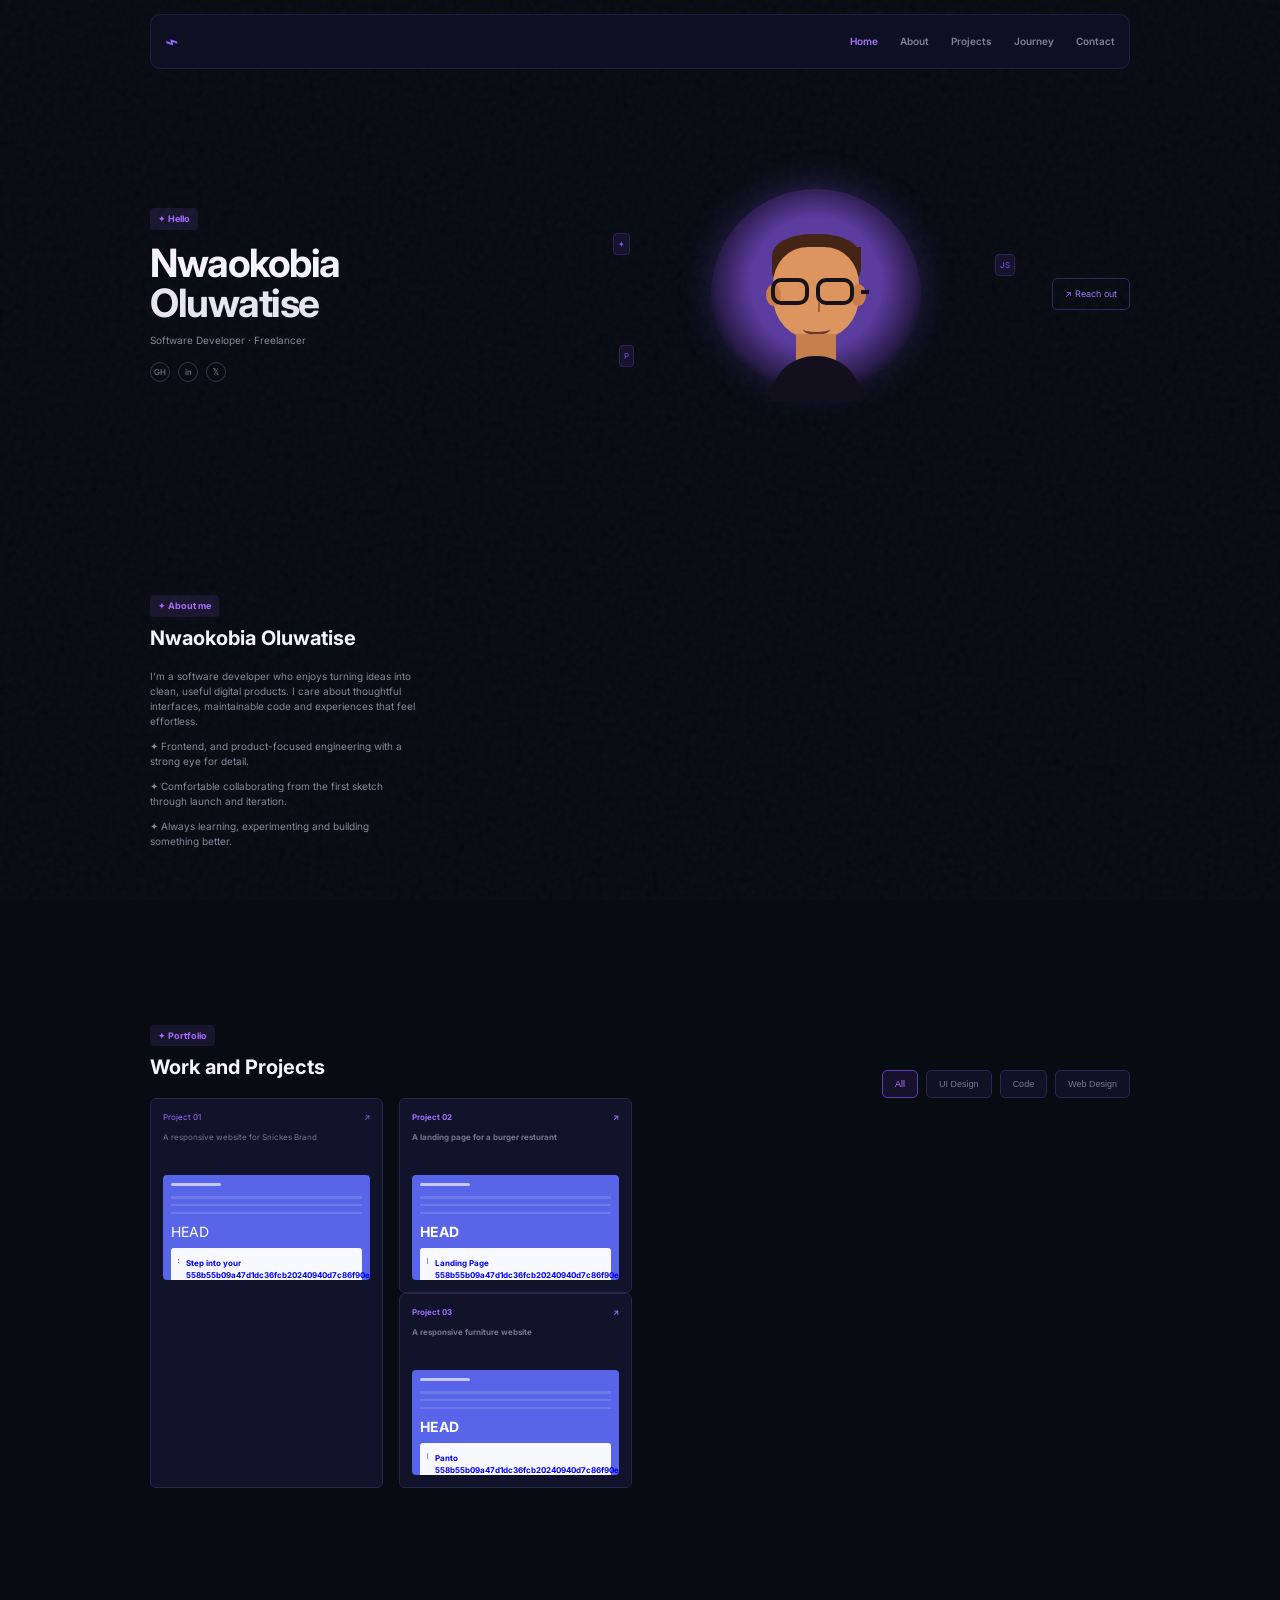
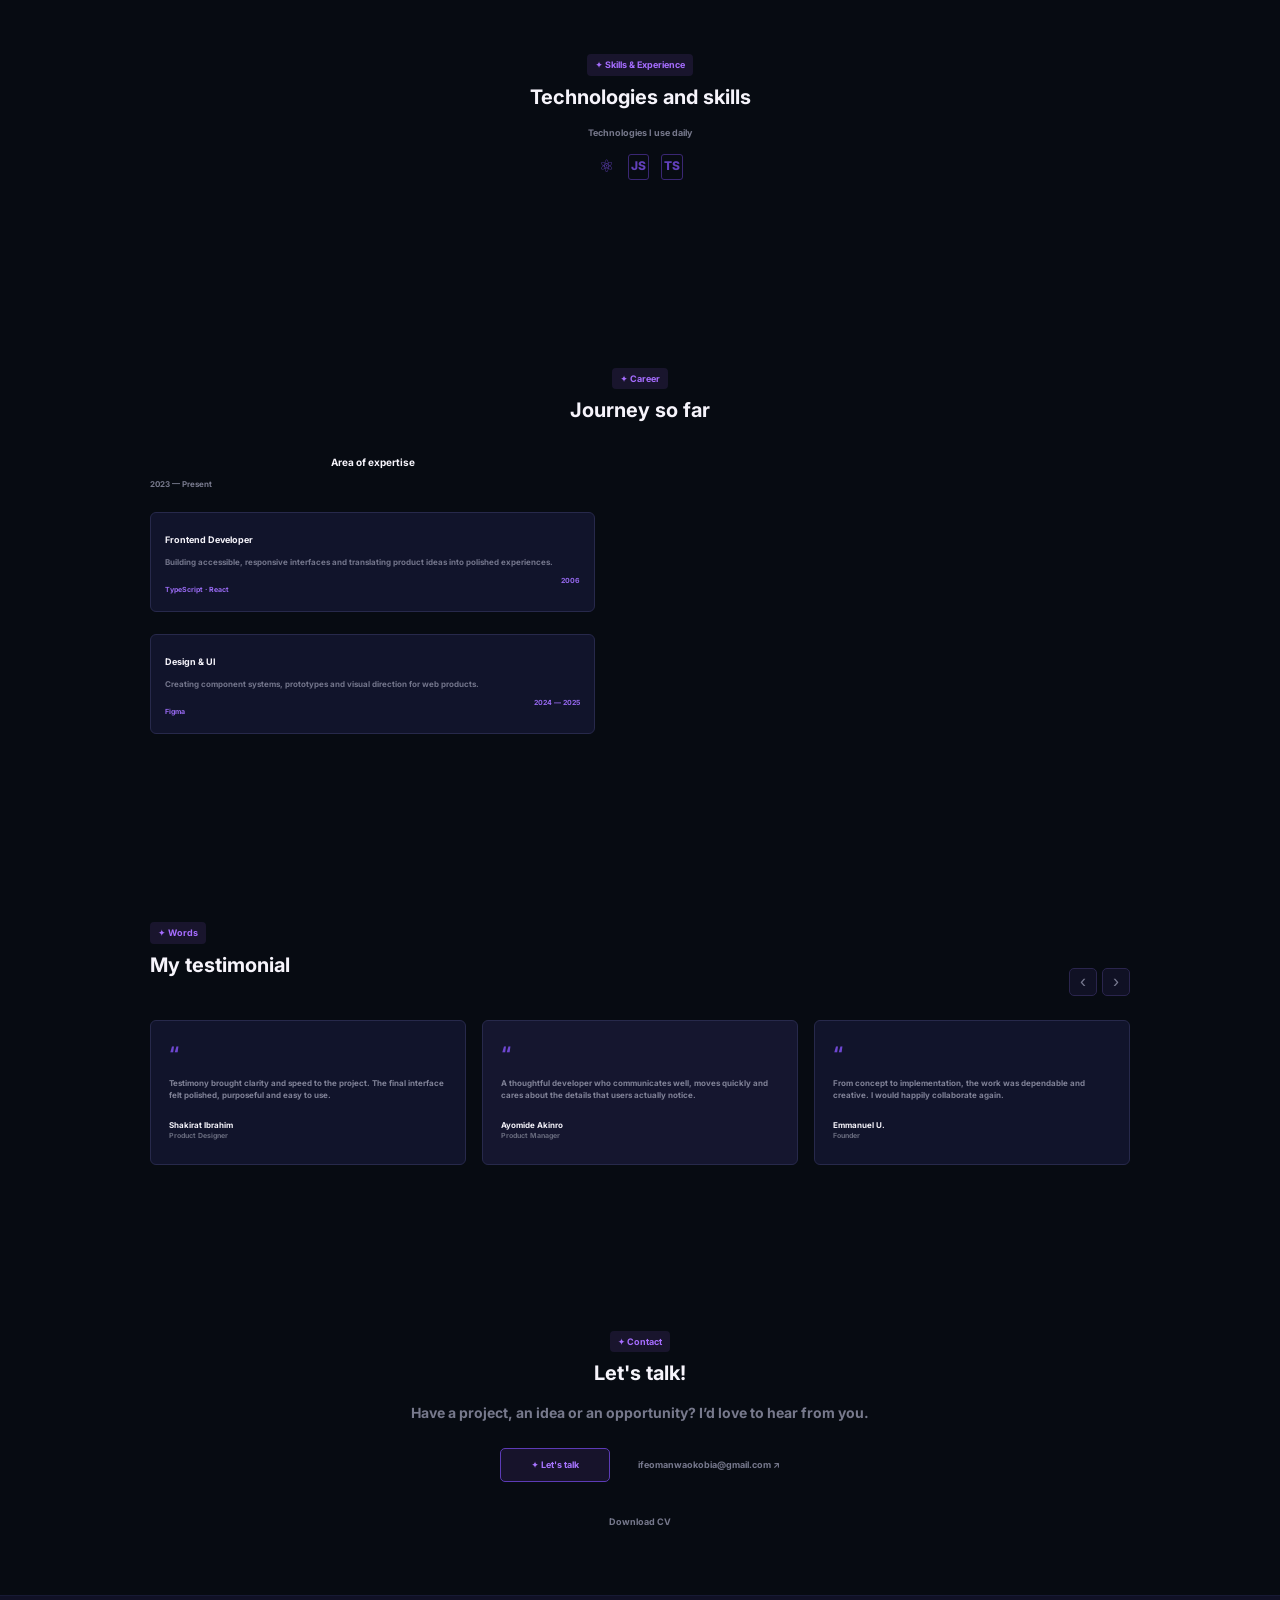
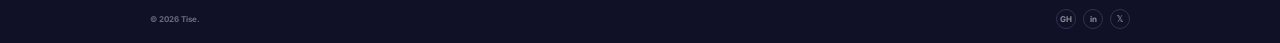
==== index.html @ 26c56168 "resolved error" ====
<!doctype html>
<html lang="en">

<head>
  <meta charset="utf-8" />
  <meta name="viewport" content="width=device-width, initial-scale=1" />
  <meta name="description" content="Testimony Subair — software developer portfolio." />
  <title>Tise — Developer Portfolio</title>
  <link rel="preconnect" href="https://fonts.googleapis.com">
  <link rel="preconnect" href="https://fonts.gstatic.com" crossorigin>
  <link href="https://fonts.googleapis.com/css2?family=Inter:wght@400;500;600;700;800&display=swap" rel="stylesheet">
  <link rel="stylesheet" href="styles.css" />
</head>

<body>
  <div class="noise"></div>
  <header class="site-header">
    <a class="brand" href="#top" aria-label="Testimony Subair home"><span>⌁</span></a>
    <button class="menu-toggle" aria-label="Toggle navigation" aria-expanded="false"><i></i><i></i><i></i></button>
    <nav class="nav" aria-label="Primary navigation">
      <a class="nav-link active" href="#top">Home</a>
      <a class="nav-link" href="#about">About</a>
      <a class="nav-link" href="#projects">Projects</a>
      <a class="nav-link" href="#journey">Journey</a>
      <a class="nav-link" href="#contact">Contact</a>
    </nav>
  </header>

  <main id="top">
    <section class="hero section reveal">
      <div class="hero-copy">
        <span class="eyebrow">✦ Hello</span>
        <h1>Nwaokobia<br><span>Oluwatise</span></h1>
        <p>Software Developer · Freelancer</p>
        <div class="socials" aria-label="Social links">
          <a href="#contact" aria-label="GitHub">GH</a>
          <a href="#contact" aria-label="LinkedIn">in</a>
          <a href="#contact" aria-label="Twitter">𝕏</a>
        </div>
      </div>
      <div class="hero-art" aria-hidden="true">
        <div class="orb"></div>
        <div class="avatar-art">
          <div class="hair"></div>
          <div class="face"></div>
          <div class="ear left"></div>
          <div class="ear right"></div>
          <div class="glasses"><span></span><span></span><b></b></div>
          <div class="nose"></div>
          <div class="mouth"></div>
          <div class="neck"></div>
          <div class="shirt"></div>
        </div>
        <span class="float-icon one">JS</span><span class="float-icon two">✦</span><span
          class="float-icon three">P</span>
      </div>
      <a class="outline-btn" href="#contact">↗ Reach out</a>
    </section>

    <section id="about" class="about section reveal">
      <div class="about-copy">
        <span class="eyebrow">✦ About me</span>
        <h2>Nwaokobia Oluwatise</h2>
        <p>I’m a software developer who enjoys turning ideas into clean, useful digital products. I care about
          thoughtful interfaces, maintainable code and experiences that feel effortless.</p>
        <p class="muted">✦ Frontend, and product-focused engineering with a strong eye for detail.</p>
        <p class="muted">✦ Comfortable collaborating from the first sketch through launch and iteration.</p>
        <p class="muted">✦ Always learning, experimenting and building something better.</p>
      </div>
    </section>

    <section id="projects" class="section reveal">
      <div class="section-heading row-heading">
        <div><span class="eyebrow">✦ Portfolio</span>
          <h2>Work and Projects</h2>
        </div>
        <div class="filters" role="group" aria-label="Project filters">
          <button class="filter active" data-filter="all">All</button><button class="filter" data-filter="design">UI
            Design</button><button class="filter" data-filter="code">Code</button><button class="filter"
            data-filter="web">Web Design</button>
        </div>
      </div>
      <div class="project-grid">
        <article class="project-card" data-category="design code">
          <div class="project-top"><span>Project 01</span><span>↗</span></div>
          <p>A responsive website for Snickes Brand </p>
          <div class="mockup">
            <div class="mock-bar"></div>
            <!-- <div class="mock-title">Move.it</div> -->
            <div class="mock-lines"></div>
            HEAD
            <div class="mock-ui"><b><a style="text-decoration: none;" href="../nike/index.html"> Step into your
                  =======
                  <div class="mock-ui"><b><a style="text-decoration: none;" href="./Nike/index.html"> Step into your
                        558b55b09a47d1dc36fcb20240940d7c86f90eef
                        style👟<br> click me</b><span>↗</span>
                  </div>

                </a>
            </div>
            <div class="tags"><span>garphics</span><span>javaScript</span></div>
        </article>
        <article class="project-card" data-category="code">
          <div class="project-top"><span>Project 02</span><span>↗</span></div>
          <p>A landing page for a burger resturant</p>
          <div class="mockup">
            <div class="mock-bar"></div>
            <div class="mock-title"></div>
            <div class="mock-lines"></div>
            HEAD
            <div class="mock-ui"><b><a style="text-decoration: none;" href="./mc donalds/index.html">Landing Page
                  =======
                  <div class="mock-ui"><b><a style="text-decoration: none;" href="./Mc Donald's/index.html">Landing Page
                        558b55b09a47d1dc36fcb20240940d7c86f90eef
                        <br>click me</a></b><span>↗</span></div>
            </div>
            <div class="tags"><span>React</span><span>javaScript</span></div>
        </article>
        <article class="project-card" data-category="design">
          <div class="project-top"><span>Project 03</span><span>↗</span></div>
          <p>A responsive furniture website</p>
          <div class="mockup">
            <div class="mock-bar"></div>
            <div class="mock-title"></div>
            <div class="mock-lines"></div>
            HEAD
            <div class="mock-ui"><b><a style="text-decoration: none;" href="./furniture/index.html">Panto
                  =======
                  <div class="mock-ui"><b><a style="text-decoration: none;" href="./furniture/assignment10.html">Panto
                        558b55b09a47d1dc36fcb20240940d7c86f90eef
                        <br>click me</a></b><span>↗</span></div>
            </div>
            <div class="tags"><span>Figma</span><span>garphics Design</span></div>
        </article>
        <!-- <article class="project-card" data-category="web"> -->
        <!-- <div class="project-top"><span>Project 04</span><span>↗</span></div>
          <p>A website portfilio portfolio fo a developer linking to other websites </p>
          <div class="mockup">
            <div class="mock-bar"></div>
            <div class="mock-title">Move.it</div>
            <div class="mock-lines"></div>
HEAD
            <div class="mock-ui"><b><a style="text-decoration: none;" href="./portfolio1/index.html">Portfolio
=======
            <div class="mock-ui"><b><a style="text-decoration: none;" href=".PORTFOLIO1.index.html">Portfolio
 558b55b09a47d1dc36fcb20240940d7c86f90eef
                  <br>click me</a></b><span>↗</span></div>
          </div>
          <div class="tags"><span>Web</span><span>Responsive</span></div> -->
        </article>
      </div>
    </section>

    <section class="skills section reveal">
      <div class="center-heading"><span class="eyebrow">✦ Skills & Experience</span>
        <h2>Technologies and skills</h2>
      </div>
      <p class="center muted">Technologies I use daily</p>
      <div class="icon-cloud primary">
        <span>⚛</span><span>JS</span><span>TS</span>
      </div>
      <!-- <p class="center muted">Client and backend tools I’m comfortable with</p>
      <div class="icon-cloud">
        <span>◧</span><span>V</span><span>VS</span><span>≋</span><span>◈</span><span>◌</span><span>◍</span><span>◉</span>
      </div> -->
    </section>

    <section id="journey" class="section reveal">
      <div class="center-heading"><span class="eyebrow">✦ Career</span>
        <h2>Journey so far</h2>
      </div>
      <div class="journey-grid">
        <div>
          <h3>Area of expertise</h3>
          <div class="folio">
            <p class="muted small">2023 — Present</p>
            <article class="timeline-card"><b>Frontend Developer</b>
              <p>Building accessible, responsive interfaces and translating product ideas into polished
                experiences.</p>
              <span>TypeScript · React</span><time>2006</time>
            </article>
            <article class="timeline-card"><b>Design & UI</b>
              <p>Creating component systems, prototypes and visual direction for web products.</p>
              <span>Figma</span><time>2024 — 2025</time>
            </article>
          </div>
          <div>
          </div>
          <!-- <h3>Academics</h3> -->
          <!-- <p class="muted small">2021 — 2024</p>
          <article class="timeline-card"><b>Web Development / Software Engineering</b>
            <p>Developed a foundation across programming, systems thinking and modern web development.</p><span>3
              years</span><time>2021 — 2024</time>
          </article>
          <article class="timeline-card"><b>Technical Degree / Certification</b>
            <p>Continuous professional learning through practical projects and focused technical study.</p>
            <span>Present</span><time>2024 — 2026</time>
          </article> -->
        </div>
      </div>
    </section>

    <section class="testimonials section reveal">
      <div class="section-heading row-heading">
        <div><span class="eyebrow">✦ Words</span>
          <h2>My testimonial</h2>
        </div>
        <div class="carousel-controls"><button id="prev" aria-label="Previous testimonial">‹</button><button id="next"
            aria-label="Next testimonial">›</button></div>
      </div>
      <div class="testimonial-track" id="testimonialTrack">
        <article class="quote"><span>“</span>
          <p>Testimony brought clarity and speed to the project. The final interface felt polished, purposeful and
            easy
            to use.</p>
          <footer><b>Shakirat Ibrahim</b><small>Product Designer</small></footer>
        </article>
        <article class="quote"><span>“</span>
          <p>A thoughtful developer who communicates well, moves quickly and cares about the details that users
            actually
            notice.</p>
          <footer><b>Ayomide Akinro</b><small>Product Manager</small></footer>
        </article>
        <article class="quote"><span>“</span>
          <p>From concept to implementation, the work was dependable and creative. I would happily collaborate
            again.
          </p>
          <footer><b>Emmanuel U.</b><small>Founder</small></footer>
        </article>
      </div>
    </section>

    <section id="contact" class="contact section reveal">
      <div class="center-heading"><span class="eyebrow">✦ Contact</span>
        <h2>Let's talk!</h2>
        <p class="muted">Have a project, an idea or an opportunity? I’d love to hear from you.</p>
      </div>
      <div class="contact-actions"><a class="primary-btn" href="ifeomanwaokobia@gmail.com">✦ Let's talk</a><a
          class="text-btn" href="mailto:ifeomanwaokobia@gmail.com">ifeomanwaokobia@gmail.com ↗</a></div>
      <a class="download"
        href="https://docs.google.com/document/d/1IMb0hkGsmhL69mAB6k76_sAS867wG2GA/edit?usp=drive_link&ouid=103206563282219136480&rtpof=true&sd=true">Download
        CV</a>
    </section>
  </main>

  <footer class="footer"><span>© 2026 Tise.</span>
    <div><a href="#contact">GH</a><a href="#contact">in</a><a href="#contact">𝕏</a></div>
  </footer>
  <script src="script.js"></script>
</body>

</html>
---- styles.css ----
:root{--bg:#070b12;--panel:#101328;--panel2:#14172f;--purple:#7950ff;--purple2:#a86dff;--text:#f6f4fb;--muted:#77788c;--line:#25294a;--max:980px}*{box-sizing:border-box}html{scroll-behavior:smooth}body{margin:0;background:var(--bg);color:var(--text);font-family:Inter,system-ui,sans-serif;line-height:1.5;font-size:14px}.noise{position:fixed;inset:0;pointer-events:none;opacity:.035;background-image:url("data:image/svg+xml,%3Csvg viewBox='0 0 160 160' xmlns='http://www.w3.org/2000/svg'%3E%3Cfilter id='n'%3E%3CfeTurbulence type='fractalNoise' baseFrequency='.9' numOctaves='3' stitchTiles='stitch'/%3E%3C/filter%3E%3Crect width='100%25' height='100%25' filter='url(%23n)'/%3E%3C/svg%3E")}.site-header{position:sticky;top:14px;z-index:20;width:min(calc(100% - 32px),var(--max));margin:14px auto 0;padding:10px 14px;background:rgba(15,18,39,.78);border:1px solid #1d2140;border-radius:10px;backdrop-filter:blur(16px);display:flex;align-items:center;justify-content:space-between}.brand{color:#fff;text-decoration:none;font-size:22px;font-weight:800}.brand span{display:block;transform:rotate(-12deg);color:#8e68ff}.nav{display:flex;gap:22px}.nav-link{color:#7f8195;text-decoration:none;font-size:10px;font-weight:600}.nav-link:hover,.nav-link.active{color:#a875ff}.menu-toggle{display:none;background:none;border:0}.section{width:min(calc(100% - 44px),var(--max));margin:0 auto;padding:82px 0}.hero{min-height:390px;display:grid;grid-template-columns:1fr 1fr auto;align-items:center;gap:22px;padding-top:90px}.eyebrow{display:inline-flex;align-items:center;gap:5px;color:#a66dff;background:#19152d;border-radius:4px;padding:4px 8px;font-size:9px;font-weight:700}.hero h1{font-size:39px;line-height:1.02;margin:13px 0 10px;letter-spacing:-1.5px}.hero h1 span{color:#e9e6f3}.hero p{color:#85879a;font-size:10px}.socials{display:flex;gap:8px;margin-top:14px}.socials a,.footer a{display:grid;place-items:center;width:20px;height:20px;border-radius:50%;border:1px solid #30324e;color:#8a8b9a;text-decoration:none;font-size:8px}.hero-art{position:relative;height:270px;display:grid;place-items:center}.orb{position:absolute;width:210px;height:210px;border-radius:50%;background:radial-gradient(circle at 50% 45%,#5b3c9f 0 42%,#38245f 58%,transparent 70%);filter:drop-shadow(0 0 18px rgba(104,66,201,.4))}.avatar-art{position:relative;width:130px;height:190px;margin-top:24px}.face{position:absolute;top:36px;left:22px;width:86px;height:92px;border-radius:40% 40% 46% 46%;background:#dc955e}.hair{position:absolute;top:23px;left:21px;width:88px;height:48px;border-radius:45% 45% 20% 20%;background:#452315}.hair:after{content:"";position:absolute;right:-1px;bottom:0;width:72px;height:35px;background:#452315;border-radius:0 0 35% 35%}.ear{position:absolute;top:73px;width:15px;height:22px;border-radius:50%;background:#c97d4b}.ear.left{left:15px}.ear.right{right:15px}.glasses{position:absolute;top:67px;left:20px;display:flex;gap:7px;align-items:center}.glasses span{display:block;width:38px;height:27px;border:4px solid #17121c;border-radius:10px}.glasses b{width:8px;height:4px;background:#17121c}.nose{position:absolute;top:91px;left:62px;width:7px;height:10px;border-right:2px solid #a45e3b}.mouth{position:absolute;top:112px;left:52px;width:27px;height:12px;border-bottom:3px solid #6b382d;border-radius:50%}.neck{position:absolute;top:123px;left:45px;width:40px;height:36px;background:#c87f4e}.shirt{position:absolute;top:145px;left:19px;width:92px;height:45px;background:#12101c;border-radius:45px 45px 0 0}.float-icon{position:absolute;color:#8155e8;background:#17132d;border:1px solid #302255;padding:4px;border-radius:4px;font-size:8px}.float-icon.one{right:15px;top:95px}.float-icon.two{left:12px;top:74px}.float-icon.three{left:18px;bottom:62px}.outline-btn{border:1px solid #33255c;color:#9b73ff;text-decoration:none;padding:8px 12px;border-radius:5px;font-size:9px;white-space:nowrap}.about{display:grid;grid-template-columns:270px 1fr;gap:70px;align-items:center}.profile-photo-wrap{width:230px;height:230px;border-radius:50%;overflow:hidden;background:#fff}.profile-photo{width:100%;height:100%;object-fit:cover;object-position:center 34%}.about h2,.section-heading h2,.center-heading h2{font-size:20px;line-height:1.1;margin:10px 0 20px}.about p{font-size:10px;color:#85879a;max-width:560px}.muted{color:#77798c}.small{font-size:8px}.row-heading{display:flex;justify-content:space-between;align-items:end;gap:20px}.filters{display:flex;gap:8px}.filter,.carousel-controls button{border:1px solid #2a254d;background:#101124;color:#77798f;padding:8px 12px;border-radius:5px;font-size:9px;cursor:pointer}.filter.active,.filter:hover{color:#b17aff;border-color:#5a3db1;background:#17122b}.project-grid{display:grid;grid-template-columns:repeat(4,1fr);gap:16px}.project-card{background:#101329;border:1px solid #242849;border-radius:6px;padding:12px;transition:.25s}.project-card:hover{transform:translateY(-5px);border-color:#55409a}.project-card.hidden{display:none}.project-top{display:flex;justify-content:space-between;color:#a06cff;font-size:8px}.project-card p{font-size:8px;color:#73768c;min-height:36px}.mockup{height:105px;background:#5865e8;border-radius:4px;padding:8px;color:white;position:relative;overflow:hidden}.mock-bar{width:50px;height:3px;background:#c5c9ff;border-radius:2px;margin-bottom:10px}.mock-title{font-weight:700;font-size:9px}.mock-lines{height:25px;margin-top:4px;background:linear-gradient(#fff2 0 3px,transparent 3px 8px,#fff2 8px 10px,transparent 10px 16px,#fff2 16px 18px,transparent 18px)}.mock-ui{position:absolute;bottom:-2px;left:8px;right:8px;height:34px;background:#f8f9ff;color:#20233d;border-radius:3px 3px 0 0;padding:7px;font-size:8px;display:flex;justify-content:space-between}.tags{display:flex;gap:7px;margin-top:9px}.tags span{font-size:7px;color:#8e67e8}.center-heading{text-align:center}.center-heading h2{margin-bottom:18px}.center{text-align:center;font-size:9px}.icon-cloud{display:flex;justify-content:center;flex-wrap:wrap;gap:12px;margin:15px auto 22px;max-width:560px}.icon-cloud span{color:#6240bb;font-weight:800;font-size:17px;min-width:18px;text-align:center}.icon-cloud.primary span:nth-child(2),.icon-cloud.primary span:nth-child(3){font-size:12px;border:1px solid #3a2773;border-radius:3px;padding:2px}.journey-grid{display:grid;grid-template-columns:1fr 1fr;gap:90px;margin-top:34px}.journey-grid h3{text-align:center;font-size:10px;margin:0}.journey-grid>.muted{text-align:center}.timeline-card{margin:22px 0;background:#11142b;border:1px solid #27294b;border-radius:6px;padding:14px;position:relative}.timeline-card b{font-size:9px}.timeline-card p{font-size:8px;color:#73758b}.timeline-card span,.timeline-card time{font-size:7px;color:#9769f0}.timeline-card time{float:right}.testimonials{overflow:hidden}.carousel-controls{display:flex;gap:5px}.carousel-controls button{width:28px;height:28px;padding:0;font-size:18px}.testimonial-track{display:grid;grid-template-columns:repeat(3,1fr);gap:16px;margin-top:24px;transition:transform .35s}.quote{background:#11142b;border:1px solid #27294b;border-radius:6px;padding:18px;min-height:145px}.quote:nth-child(2){background:#15162f}.quote>span{color:#6e47d1;font-size:20px}.quote p{font-size:8px;color:#808297}.quote footer{margin-top:18px;display:flex;flex-direction:column;font-size:8px}.quote small{color:#66697c;font-size:7px}.contact{text-align:center;padding-bottom:65px}.contact-actions{display:flex;justify-content:center;align-items:center;gap:28px;margin:25px 0}.primary-btn{background:#17132b;border:1px solid #5c3bb6;color:#a875ff;text-decoration:none;border-radius:5px;padding:9px 30px;font-size:9px}.text-btn,.download{color:#77798d;text-decoration:none;font-size:9px}.download{display:inline-block;margin-top:8px}.footer{height:48px;background:#101126;border-top:1px solid #171a35;display:flex;justify-content:space-between;align-items:center;padding:0 max(22px,calc((100% - var(--max))/2));color:#66687c;font-size:8px}.footer div{display:flex;gap:7px}.reveal{opacity:0;transform:translateY(22px);transition:opacity .7s ease,transform .7s ease}.reveal.visible{opacity:1;transform:none}
@media(max-width:760px){.site-header{top:8px}.menu-toggle{display:flex;flex-direction:column;gap:4px}.menu-toggle i{width:18px;height:2px;background:#999}.nav{display:none;position:absolute;top:48px;left:0;right:0;background:#101329;border:1px solid #242849;border-radius:8px;padding:12px;flex-direction:column}.nav.open{display:flex}.hero{grid-template-columns:1fr;min-height:auto;text-align:center;padding-top:65px}.hero-copy{order:2}.hero-art{order:1;height:230px}.outline-btn{justify-self:center}.socials{justify-content:center}.about{grid-template-columns:1fr;gap:30px;text-align:center}.profile-photo-wrap{margin:auto;width:200px;height:200px}.about p{margin-left:auto;margin-right:auto}.row-heading{align-items:start;flex-direction:column}.filters{width:100%;overflow:auto;padding-bottom:3px}.project-grid{grid-template-columns:repeat(2,1fr)}.journey-grid{grid-template-columns:1fr;gap:45px}.testimonial-track{grid-template-columns:1fr}.quote:not(:first-child){display:none}.section{padding:65px 0}.hero h1{font-size:34px}.footer{padding:0 22px}}
@media(max-width:440px){.project-grid{grid-template-columns:1fr}.hero-art{transform:scale(.9)}.section{width:min(calc(100% - 32px),var(--max))}}
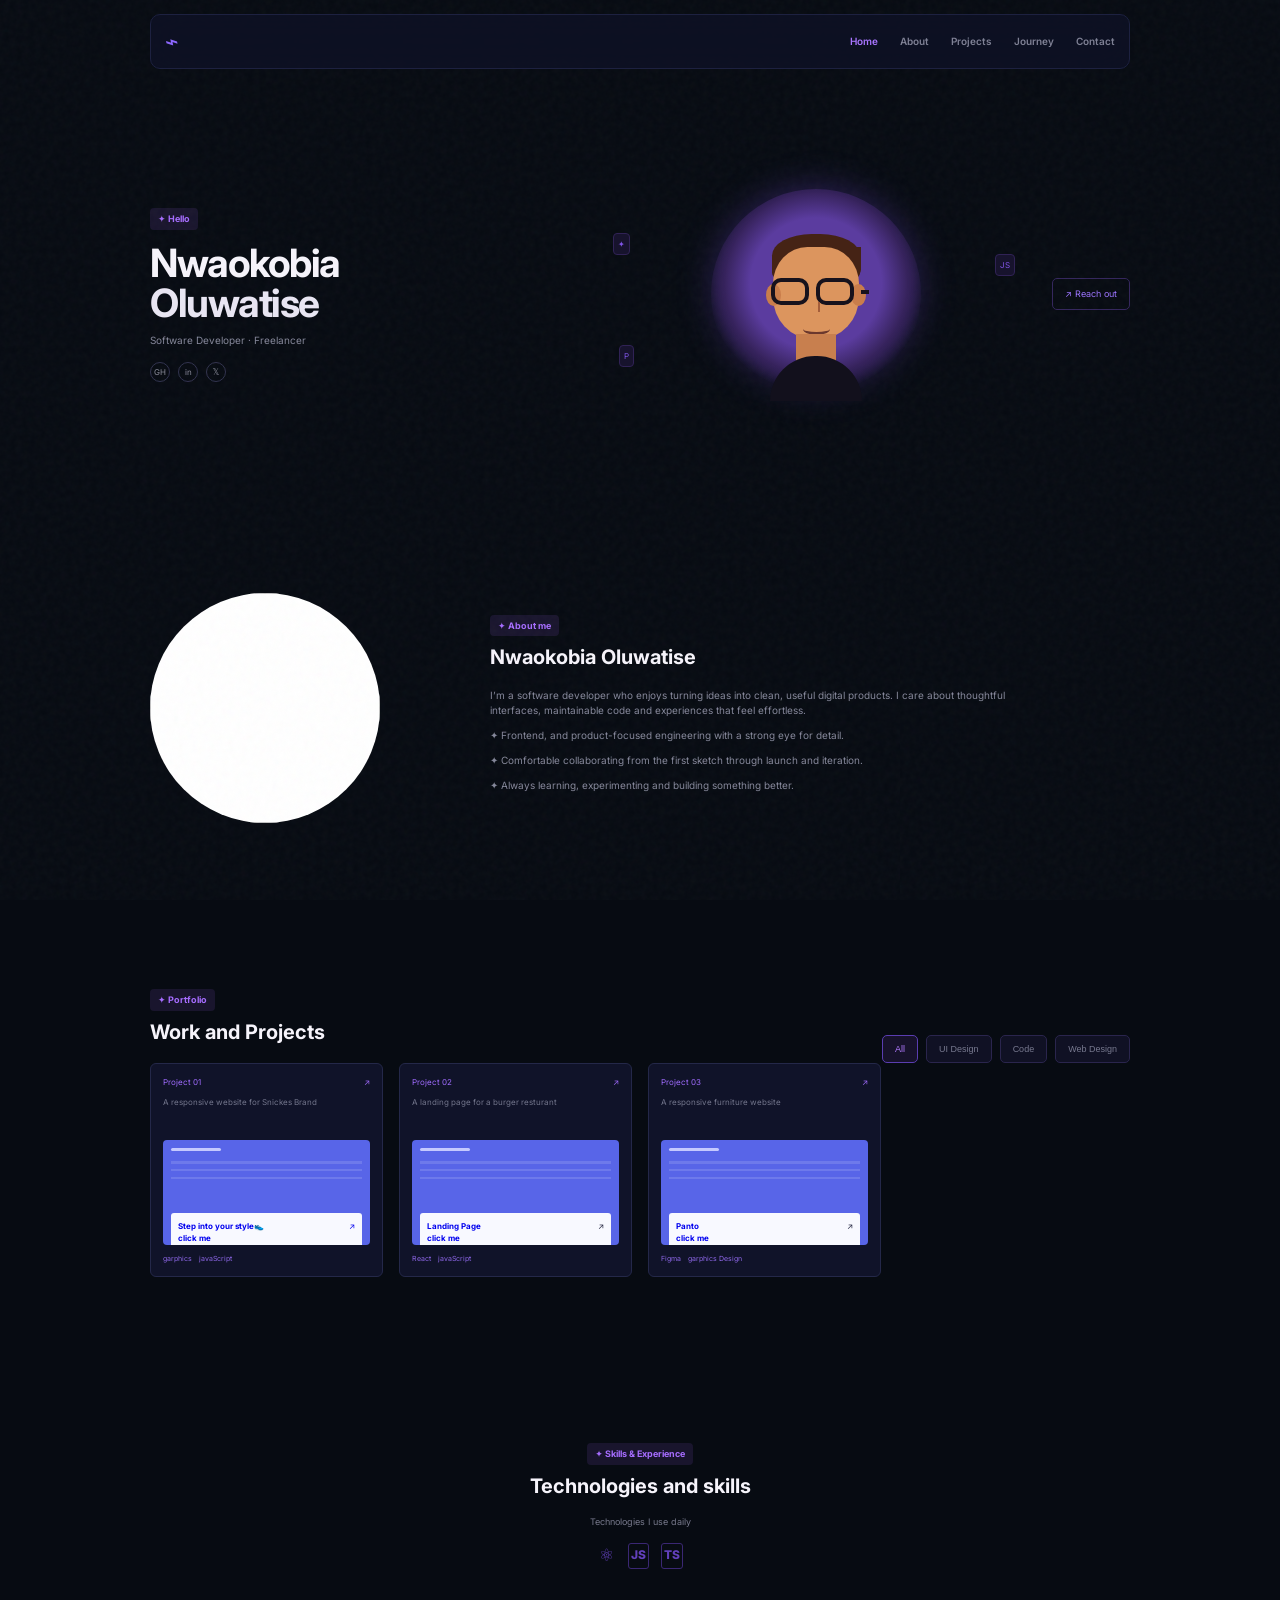
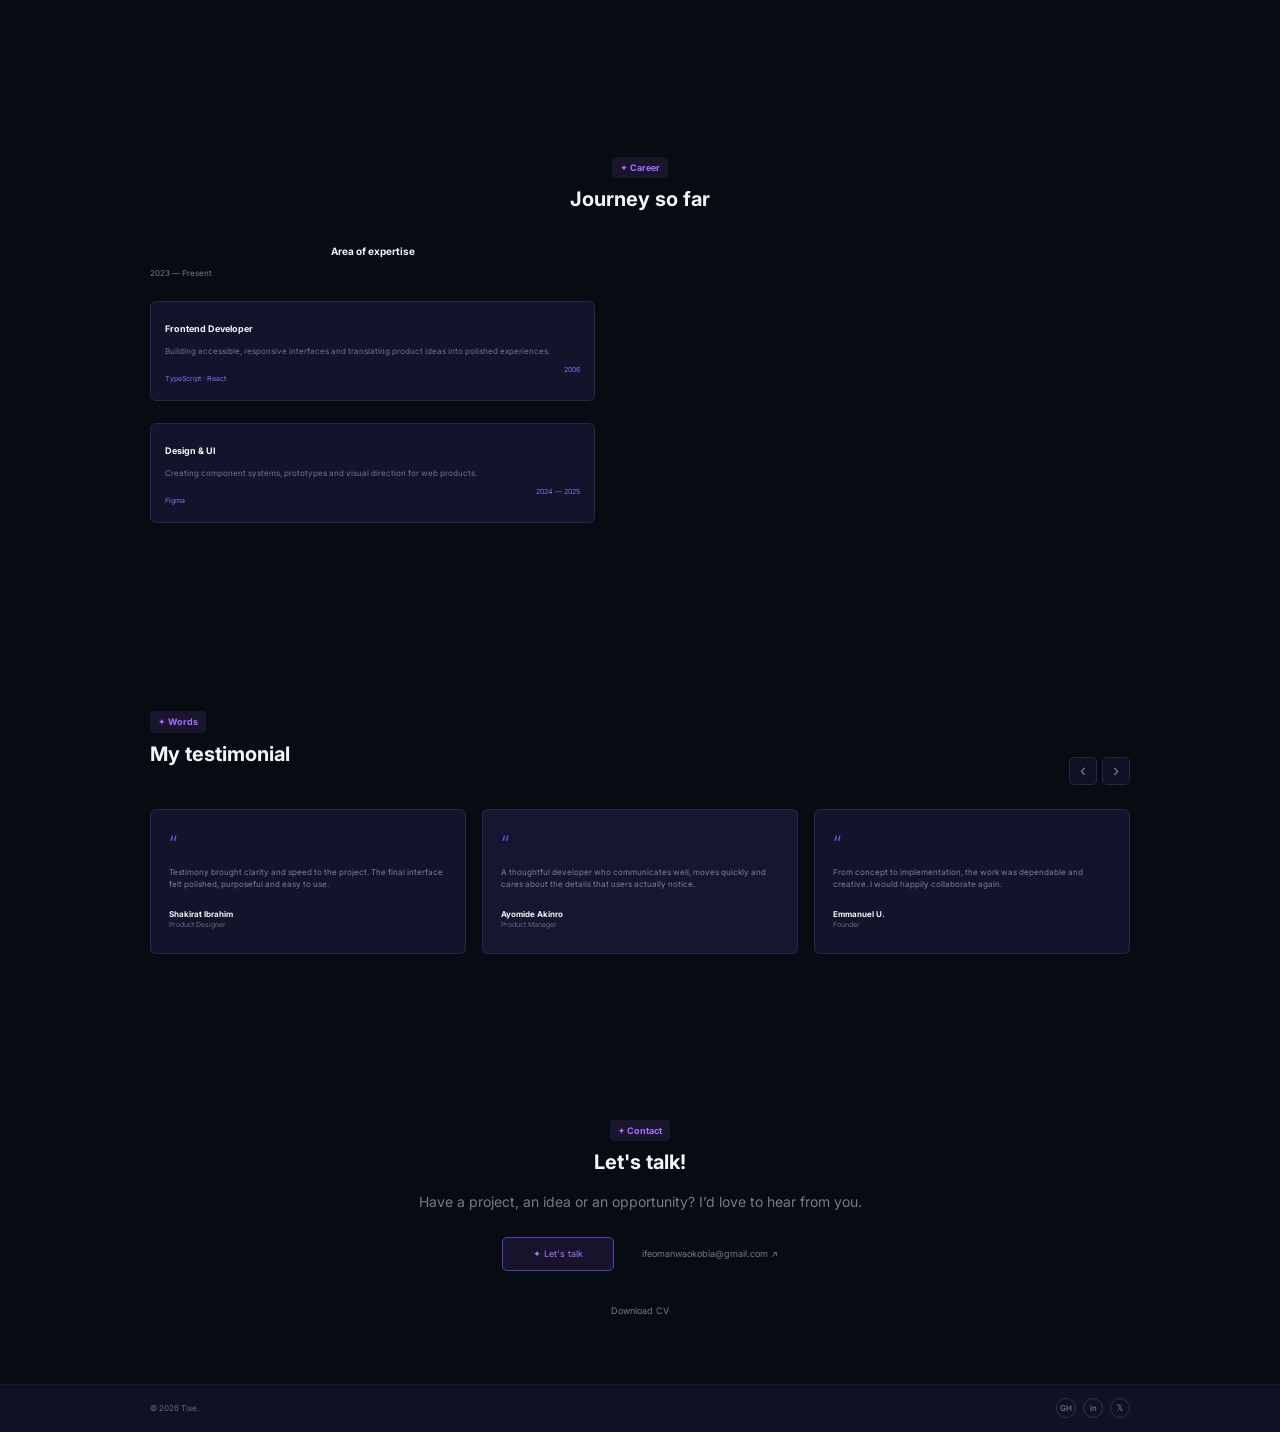
==== commit 966304c2: "undo" ====
--- a/index.html
+++ b/index.html
@@ -58,6 +58,7 @@
     </section>
 
     <section id="about" class="about section reveal">
+      <div class="profile-photo-wrap"><img src=alt="Profile portrait" class="profile-photo"></div>
       <div class="about-copy">
         <span class="eyebrow">✦ About me</span>
         <h2>Nwaokobia Oluwatise</h2>
@@ -88,17 +89,13 @@
             <div class="mock-bar"></div>
             <!-- <div class="mock-title">Move.it</div> -->
             <div class="mock-lines"></div>
-            HEAD
             <div class="mock-ui"><b><a style="text-decoration: none;" href="../nike/index.html"> Step into your
-                  =======
-                  <div class="mock-ui"><b><a style="text-decoration: none;" href="./Nike/index.html"> Step into your
-                        558b55b09a47d1dc36fcb20240940d7c86f90eef
-                        style👟<br> click me</b><span>↗</span>
-                  </div>
-
-                </a>
+                  style👟<br> click me</b><span>↗</span>
             </div>
-            <div class="tags"><span>garphics</span><span>javaScript</span></div>
+
+            </a>
+          </div>
+          <div class="tags"><span>garphics</span><span>javaScript</span></div>
         </article>
         <article class="project-card" data-category="code">
           <div class="project-top"><span>Project 02</span><span>↗</span></div>
@@ -107,14 +104,10 @@
             <div class="mock-bar"></div>
             <div class="mock-title"></div>
             <div class="mock-lines"></div>
-            HEAD
             <div class="mock-ui"><b><a style="text-decoration: none;" href="./mc donalds/index.html">Landing Page
-                  =======
-                  <div class="mock-ui"><b><a style="text-decoration: none;" href="./Mc Donald's/index.html">Landing Page
-                        558b55b09a47d1dc36fcb20240940d7c86f90eef
-                        <br>click me</a></b><span>↗</span></div>
-            </div>
-            <div class="tags"><span>React</span><span>javaScript</span></div>
+                  <br>click me</a></b><span>↗</span></div>
+          </div>
+          <div class="tags"><span>React</span><span>javaScript</span></div>
         </article>
         <article class="project-card" data-category="design">
           <div class="project-top"><span>Project 03</span><span>↗</span></div>
@@ -123,14 +116,10 @@
             <div class="mock-bar"></div>
             <div class="mock-title"></div>
             <div class="mock-lines"></div>
-            HEAD
             <div class="mock-ui"><b><a style="text-decoration: none;" href="./furniture/index.html">Panto
-                  =======
-                  <div class="mock-ui"><b><a style="text-decoration: none;" href="./furniture/assignment10.html">Panto
-                        558b55b09a47d1dc36fcb20240940d7c86f90eef
-                        <br>click me</a></b><span>↗</span></div>
-            </div>
-            <div class="tags"><span>Figma</span><span>garphics Design</span></div>
+                  <br>click me</a></b><span>↗</span></div>
+          </div>
+          <div class="tags"><span>Figma</span><span>garphics Design</span></div>
         </article>
         <!-- <article class="project-card" data-category="web"> -->
         <!-- <div class="project-top"><span>Project 04</span><span>↗</span></div>
@@ -139,11 +128,7 @@
             <div class="mock-bar"></div>
             <div class="mock-title">Move.it</div>
             <div class="mock-lines"></div>
-HEAD
             <div class="mock-ui"><b><a style="text-decoration: none;" href="./portfolio1/index.html">Portfolio
-=======
-            <div class="mock-ui"><b><a style="text-decoration: none;" href=".PORTFOLIO1.index.html">Portfolio
- 558b55b09a47d1dc36fcb20240940d7c86f90eef
                   <br>click me</a></b><span>↗</span></div>
           </div>
           <div class="tags"><span>Web</span><span>Responsive</span></div> -->
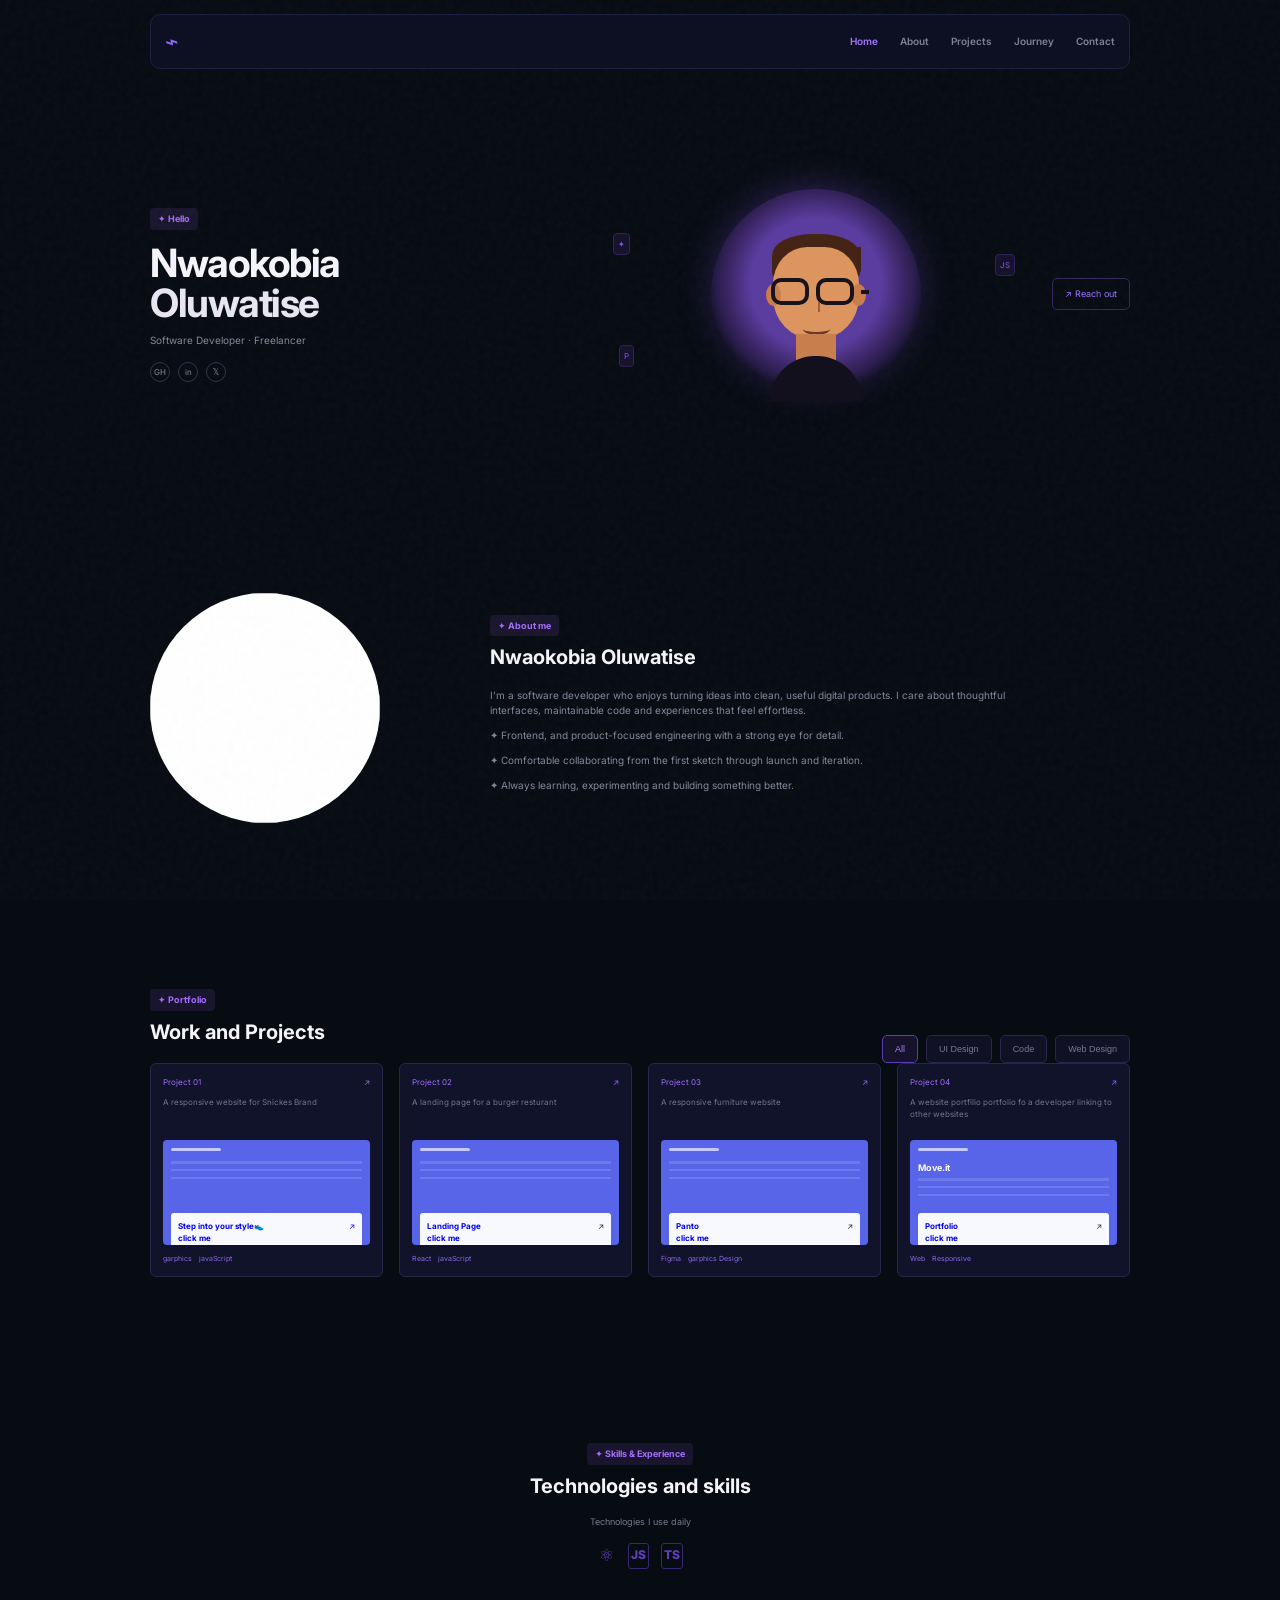
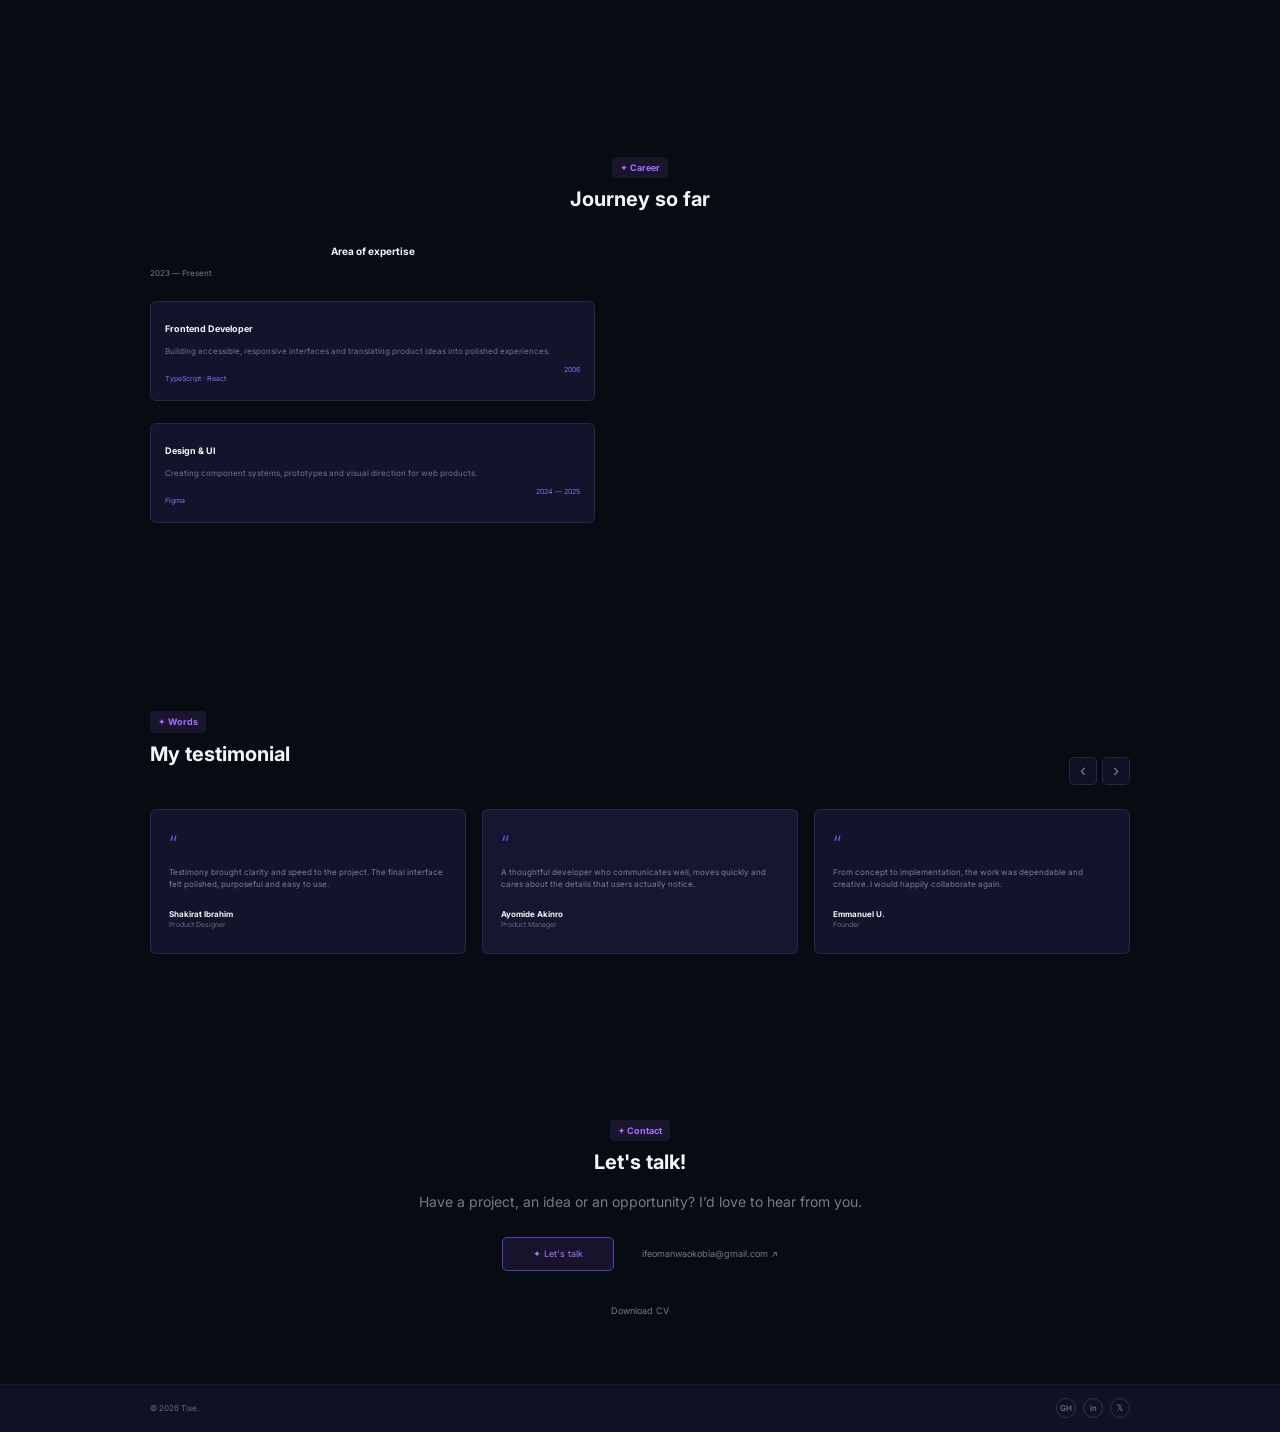
==== commit b47cfb97: "comment removed" ====
--- a/index.html
+++ b/index.html
@@ -121,8 +121,8 @@
           </div>
           <div class="tags"><span>Figma</span><span>garphics Design</span></div>
         </article>
-        <!-- <article class="project-card" data-category="web"> -->
-        <!-- <div class="project-top"><span>Project 04</span><span>↗</span></div>
+        <article class="project-card" data-category="web">
+          <div class="project-top"><span>Project 04</span><span>↗</span></div>
           <p>A website portfilio portfolio fo a developer linking to other websites </p>
           <div class="mockup">
             <div class="mock-bar"></div>
@@ -131,7 +131,7 @@
             <div class="mock-ui"><b><a style="text-decoration: none;" href="./portfolio1/index.html">Portfolio
                   <br>click me</a></b><span>↗</span></div>
           </div>
-          <div class="tags"><span>Web</span><span>Responsive</span></div> -->
+          <div class="tags"><span>Web</span><span>Responsive</span></div>
         </article>
       </div>
     </section>
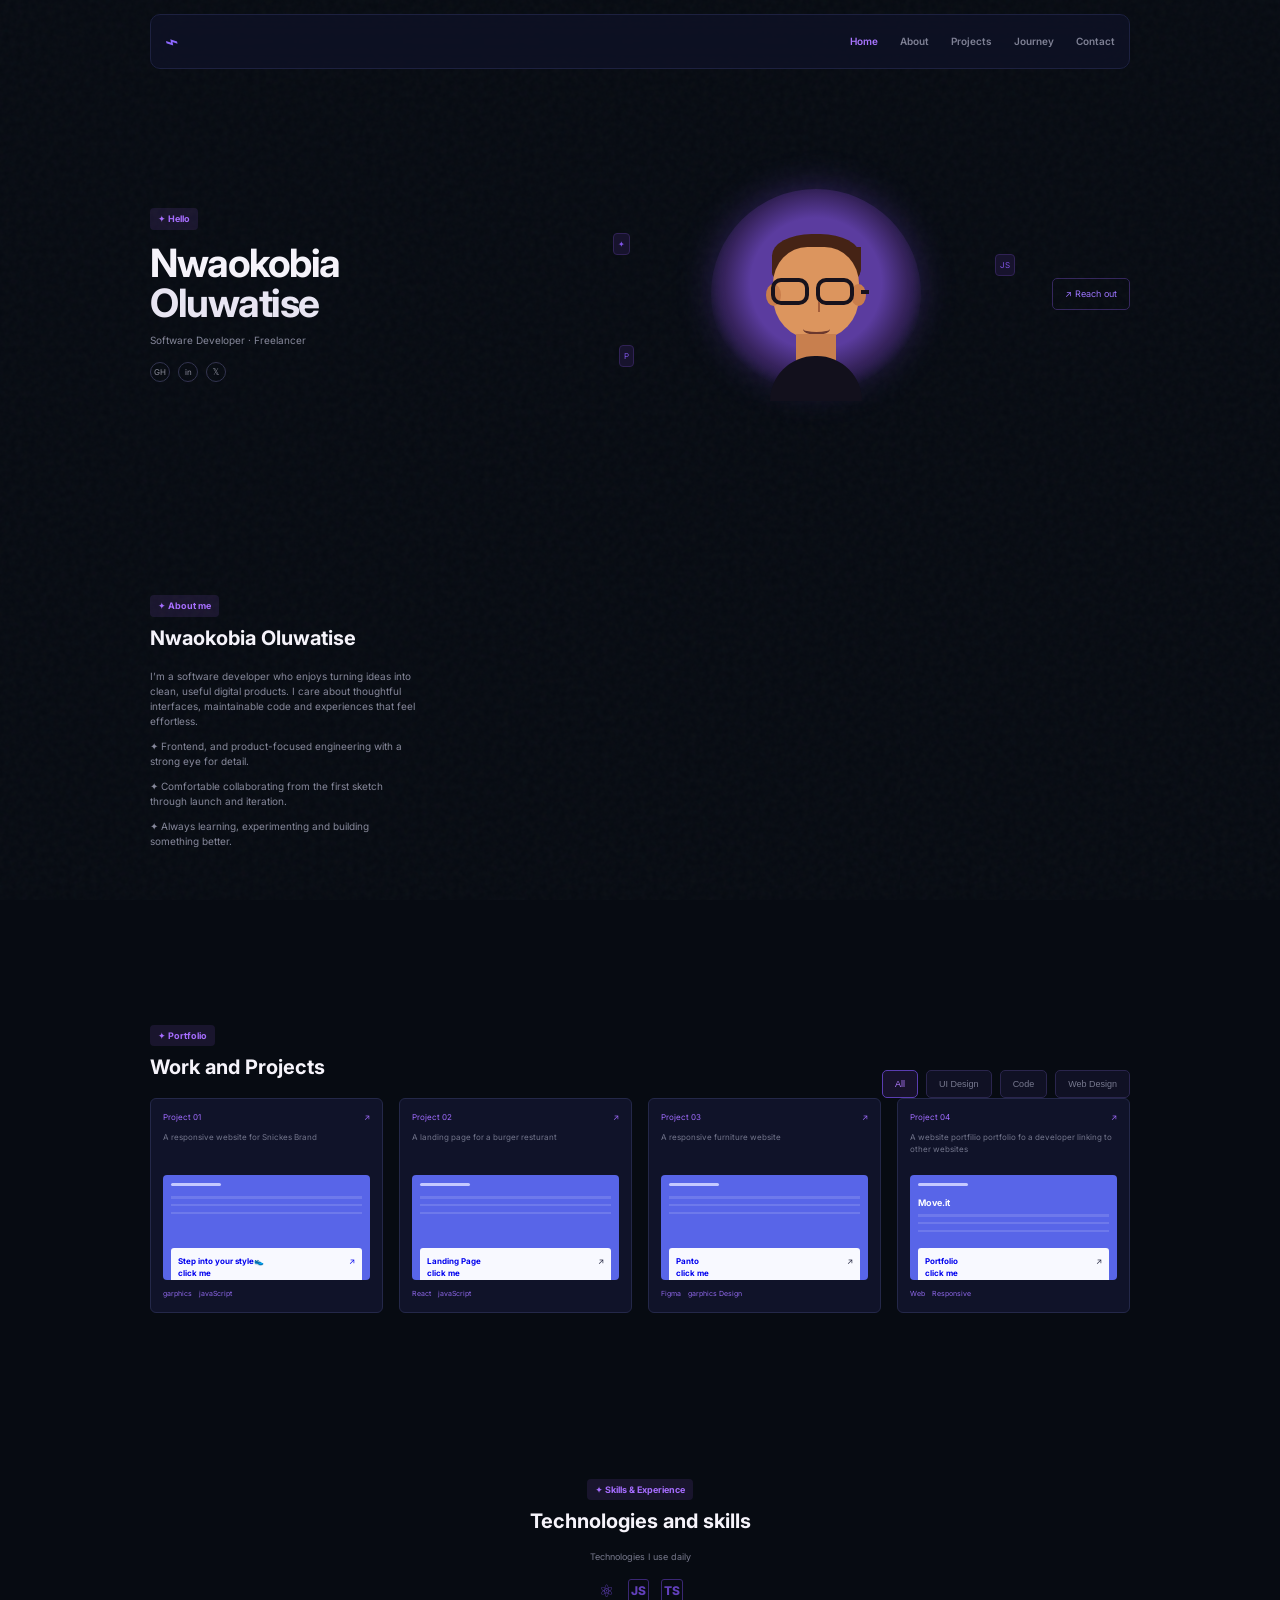
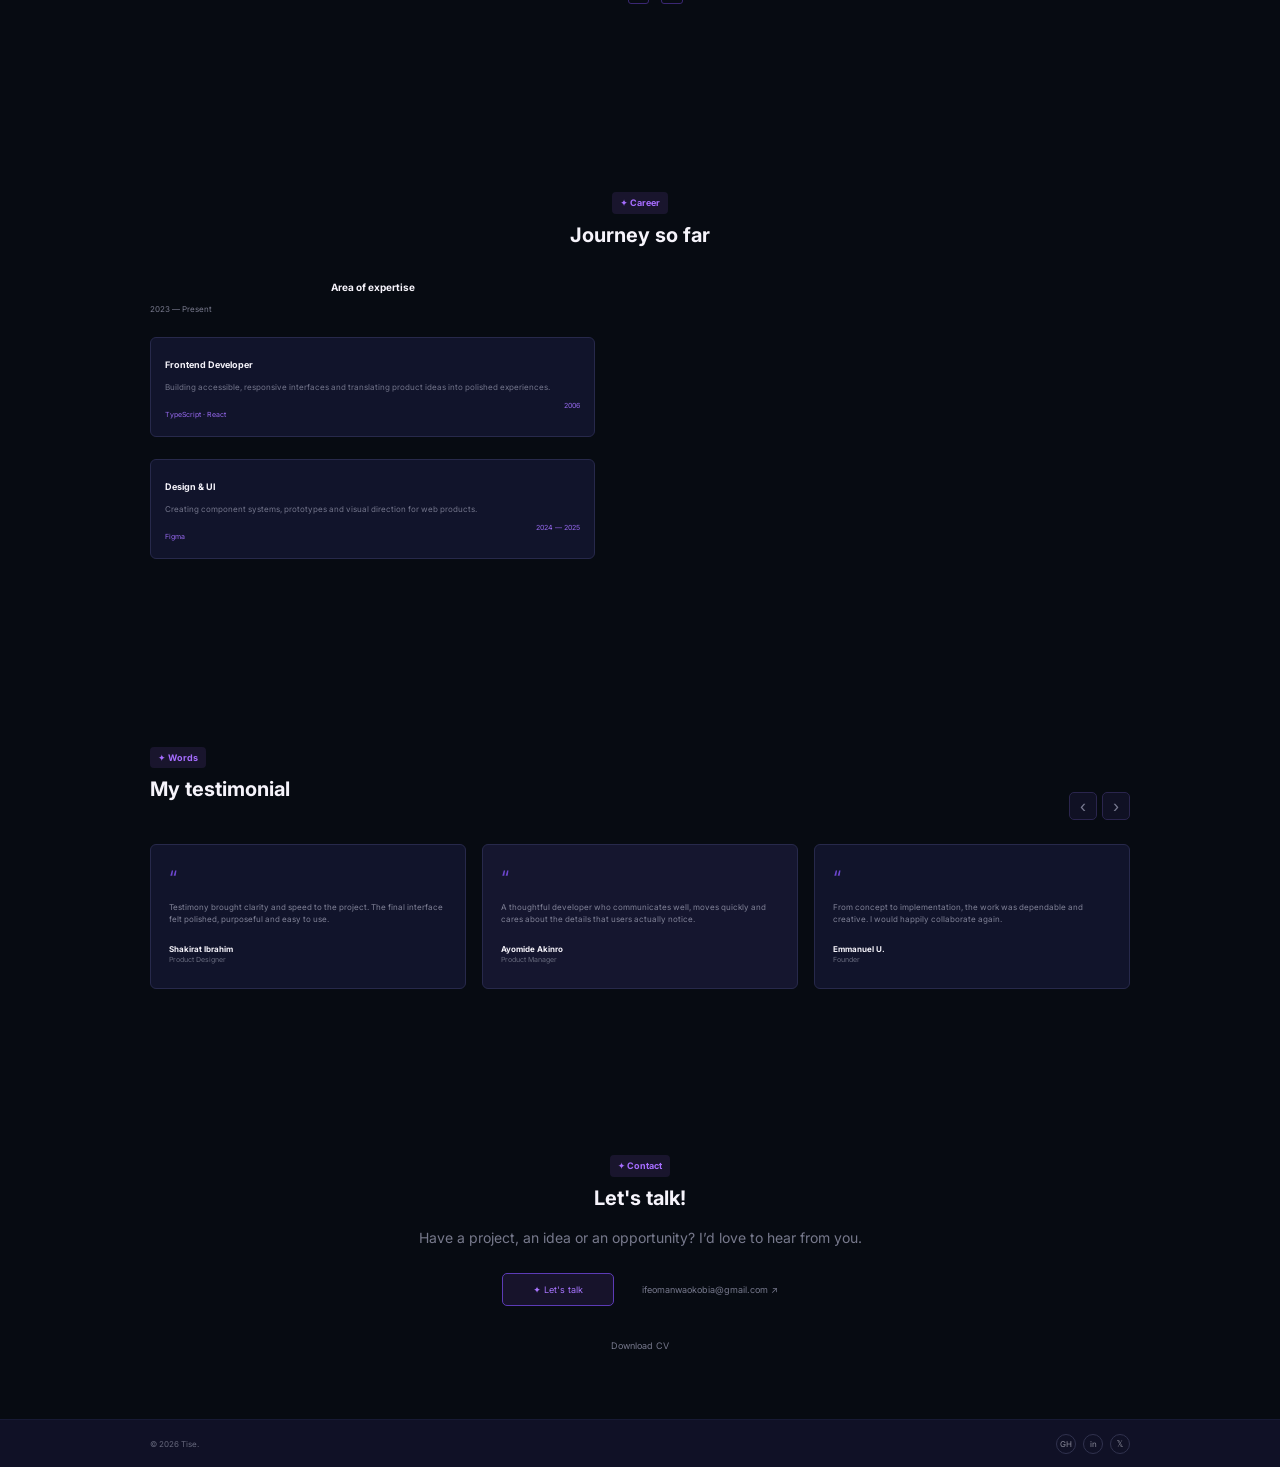
==== commit e824a862: "changes made" ====
--- a/index.html
+++ b/index.html
@@ -58,7 +58,7 @@
     </section>
 
     <section id="about" class="about section reveal">
-      <div class="profile-photo-wrap"><img src=alt="Profile portrait" class="profile-photo"></div>
+      <!-- <div class="profile-photo-wrap"><img src=alt="Profile portrait" class="profile-photo"></div> -->
       <div class="about-copy">
         <span class="eyebrow">✦ About me</span>
         <h2>Nwaokobia Oluwatise</h2>
@@ -89,7 +89,7 @@
             <div class="mock-bar"></div>
             <!-- <div class="mock-title">Move.it</div> -->
             <div class="mock-lines"></div>
-            <div class="mock-ui"><b><a style="text-decoration: none;" href="../nike/index.html"> Step into your
+            <div class="mock-ui"><b><a style="text-decoration: none;" href="./nike/index.html"> Step into your
                   style👟<br> click me</b><span>↗</span>
             </div>
 
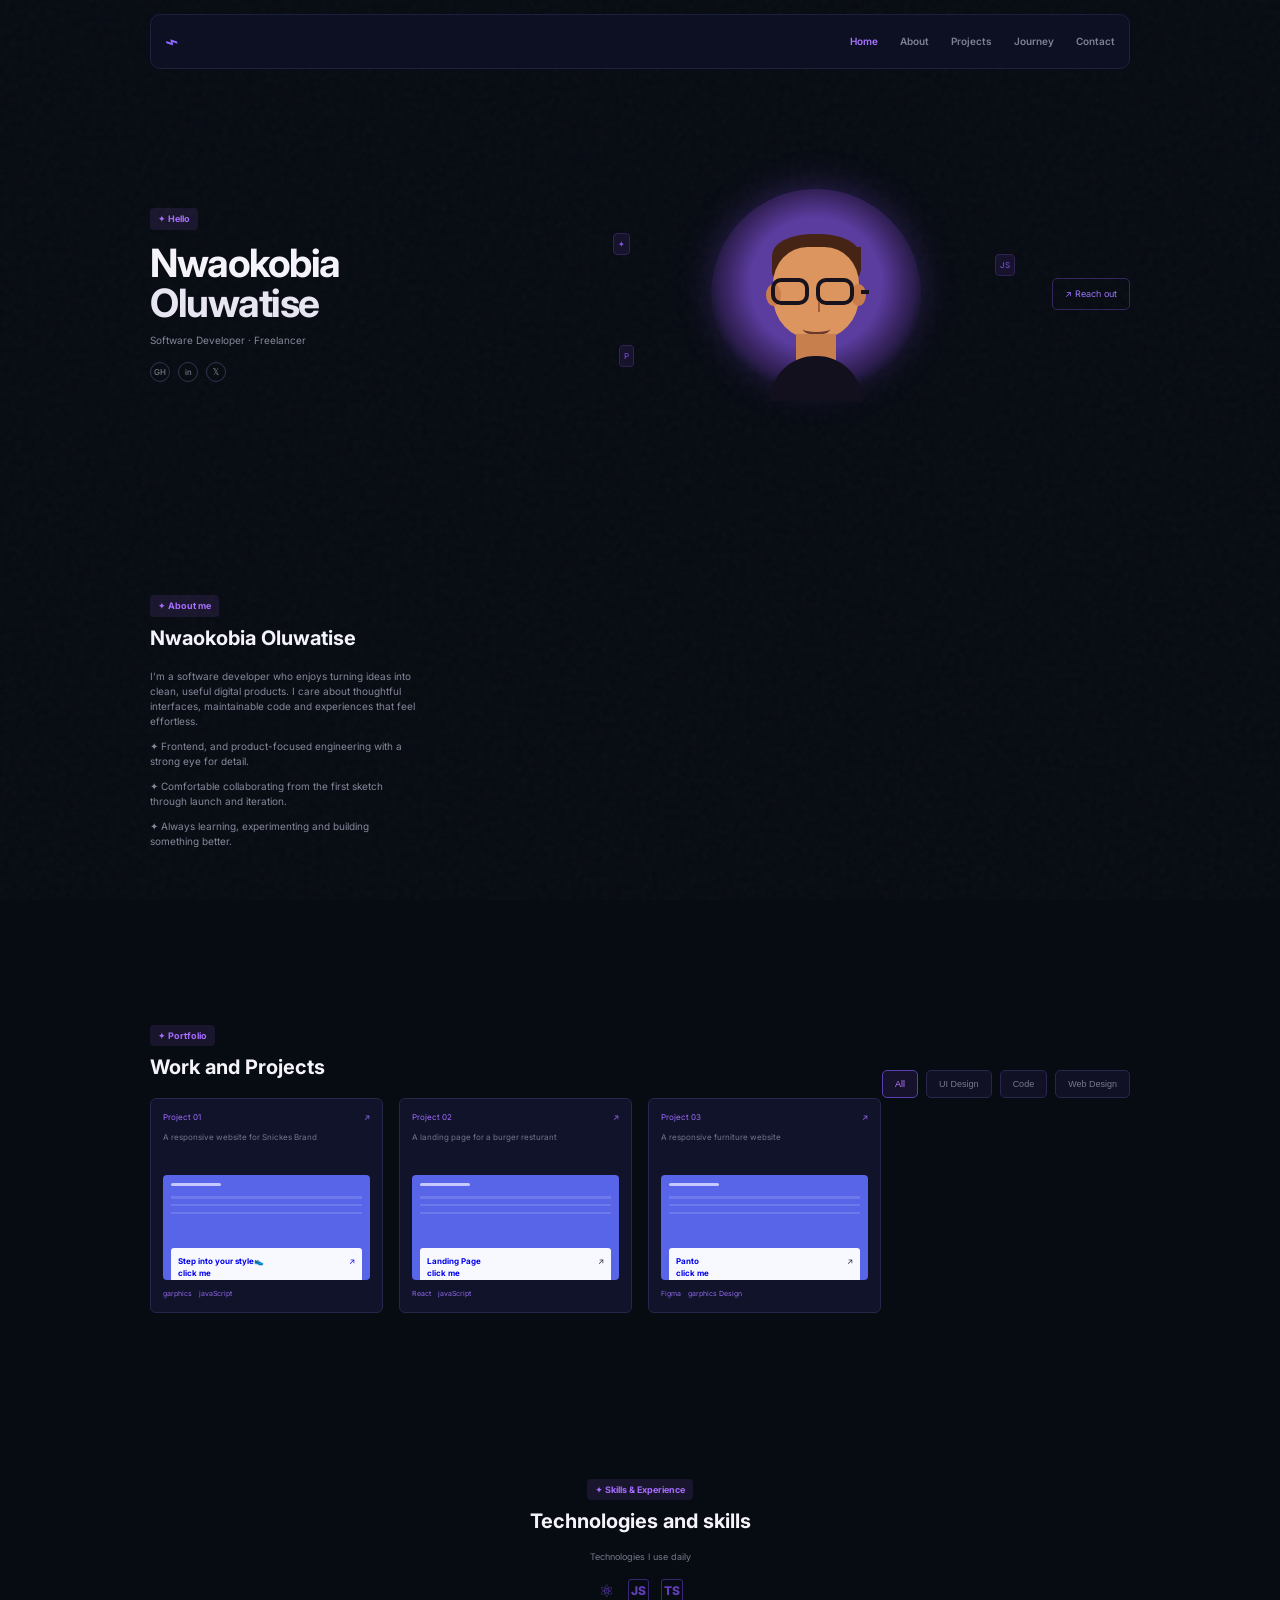
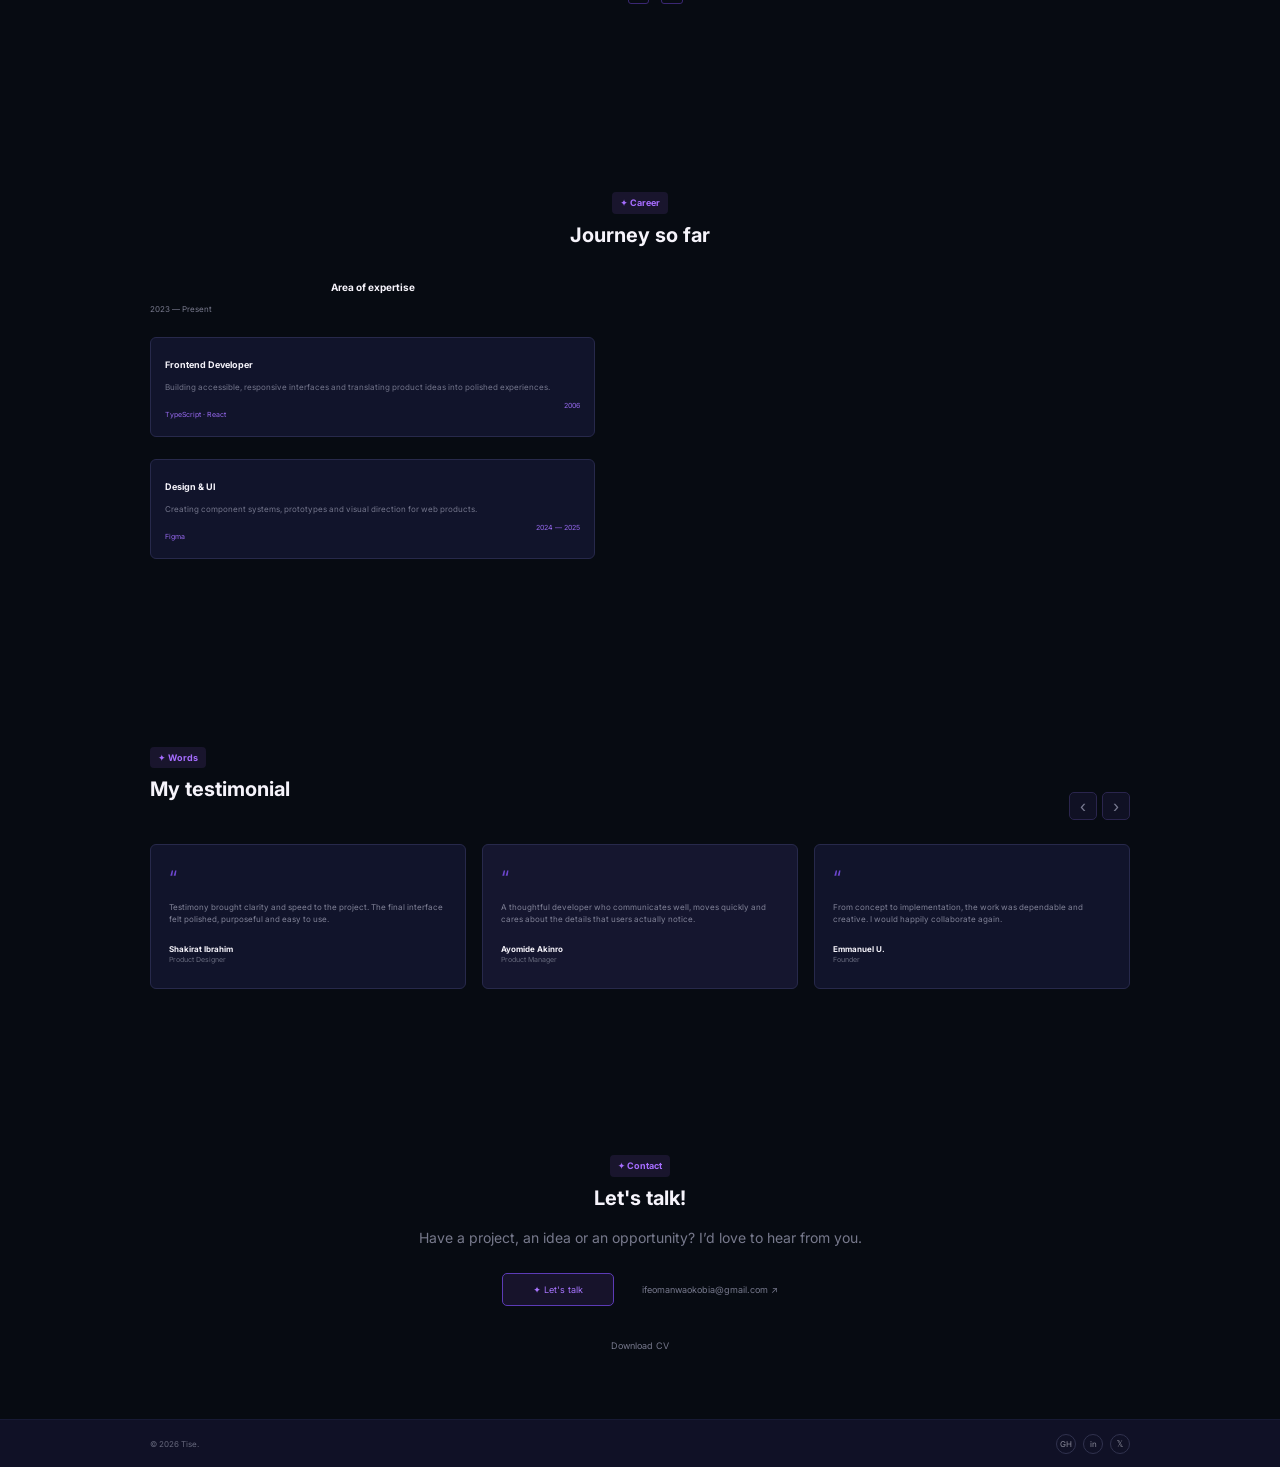
==== commit e184c8ac: "changes made" ====
--- a/index.html
+++ b/index.html
@@ -121,7 +121,7 @@
           </div>
           <div class="tags"><span>Figma</span><span>garphics Design</span></div>
         </article>
-        <article class="project-card" data-category="web">
+        <!-- <article class="project-card" data-category="web">
           <div class="project-top"><span>Project 04</span><span>↗</span></div>
           <p>A website portfilio portfolio fo a developer linking to other websites </p>
           <div class="mockup">
@@ -133,7 +133,7 @@
           </div>
           <div class="tags"><span>Web</span><span>Responsive</span></div>
         </article>
-      </div>
+      </div> -->
     </section>
 
     <section class="skills section reveal">
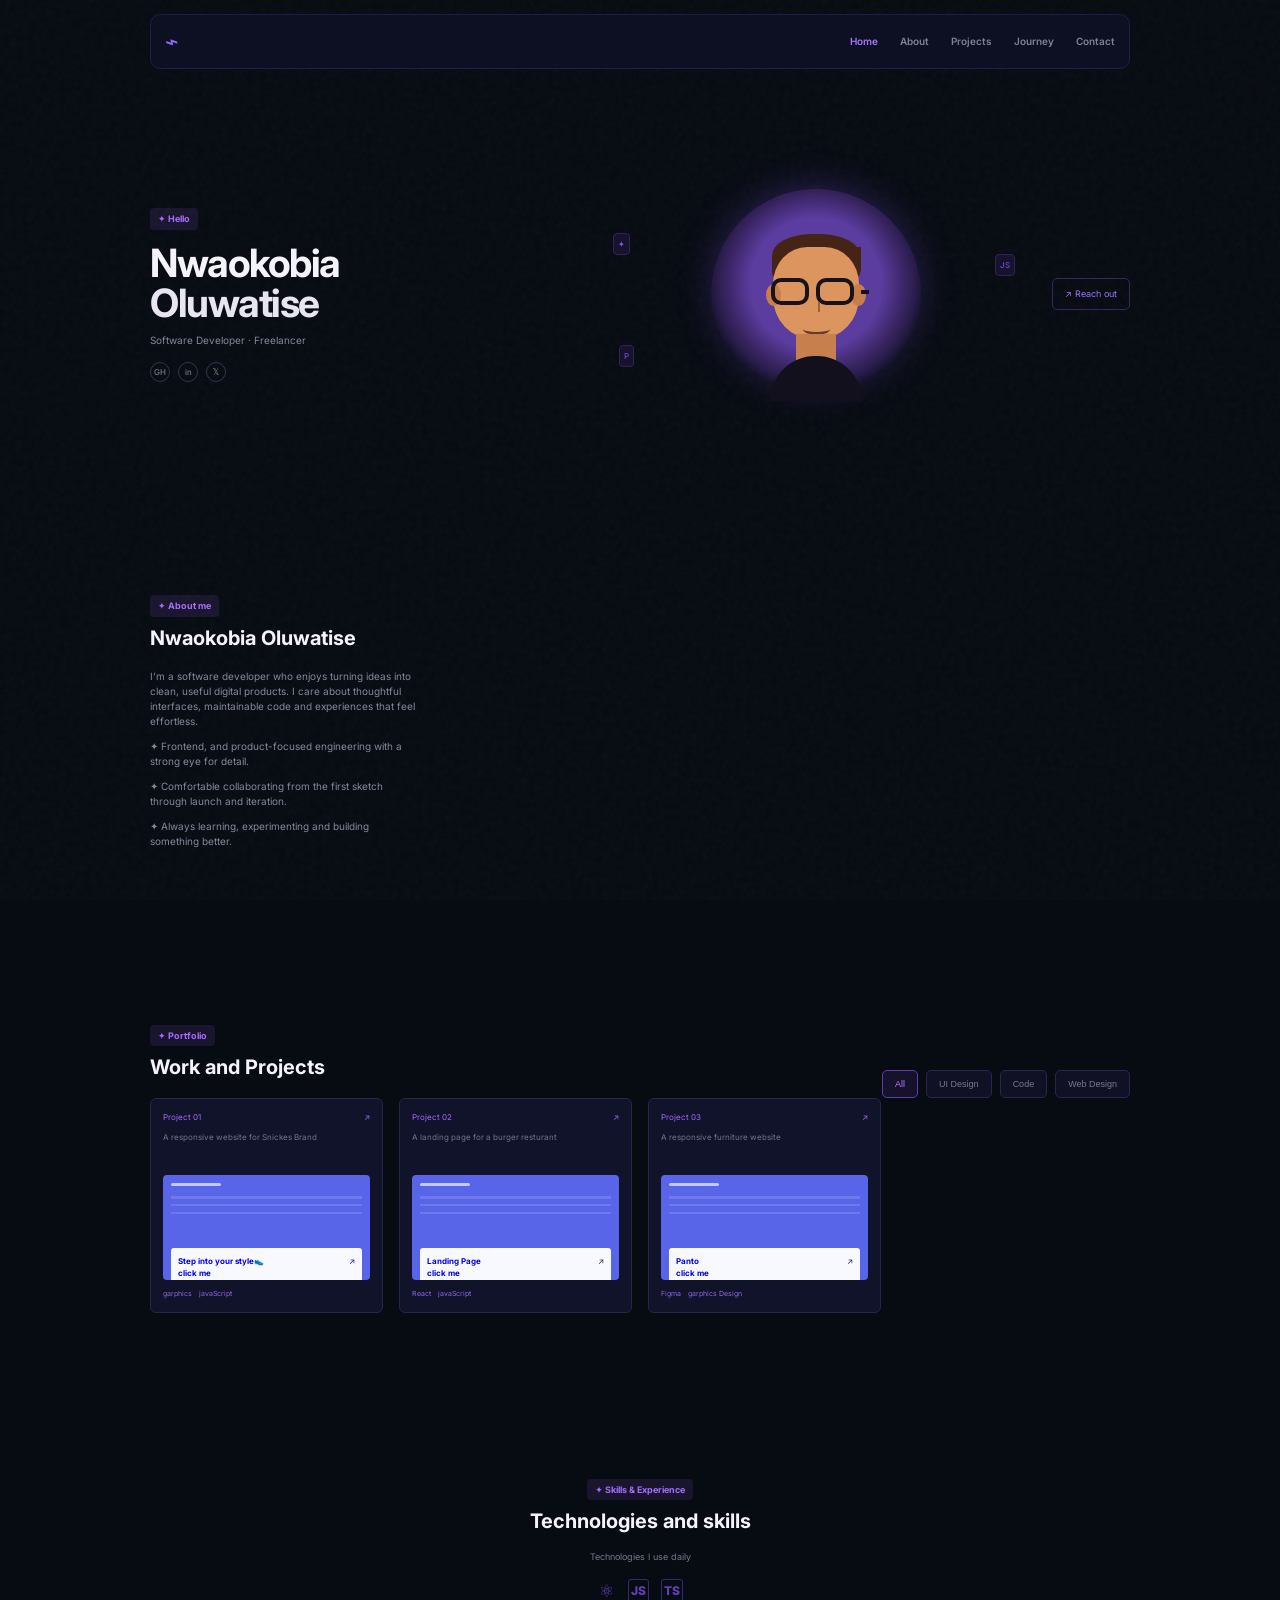
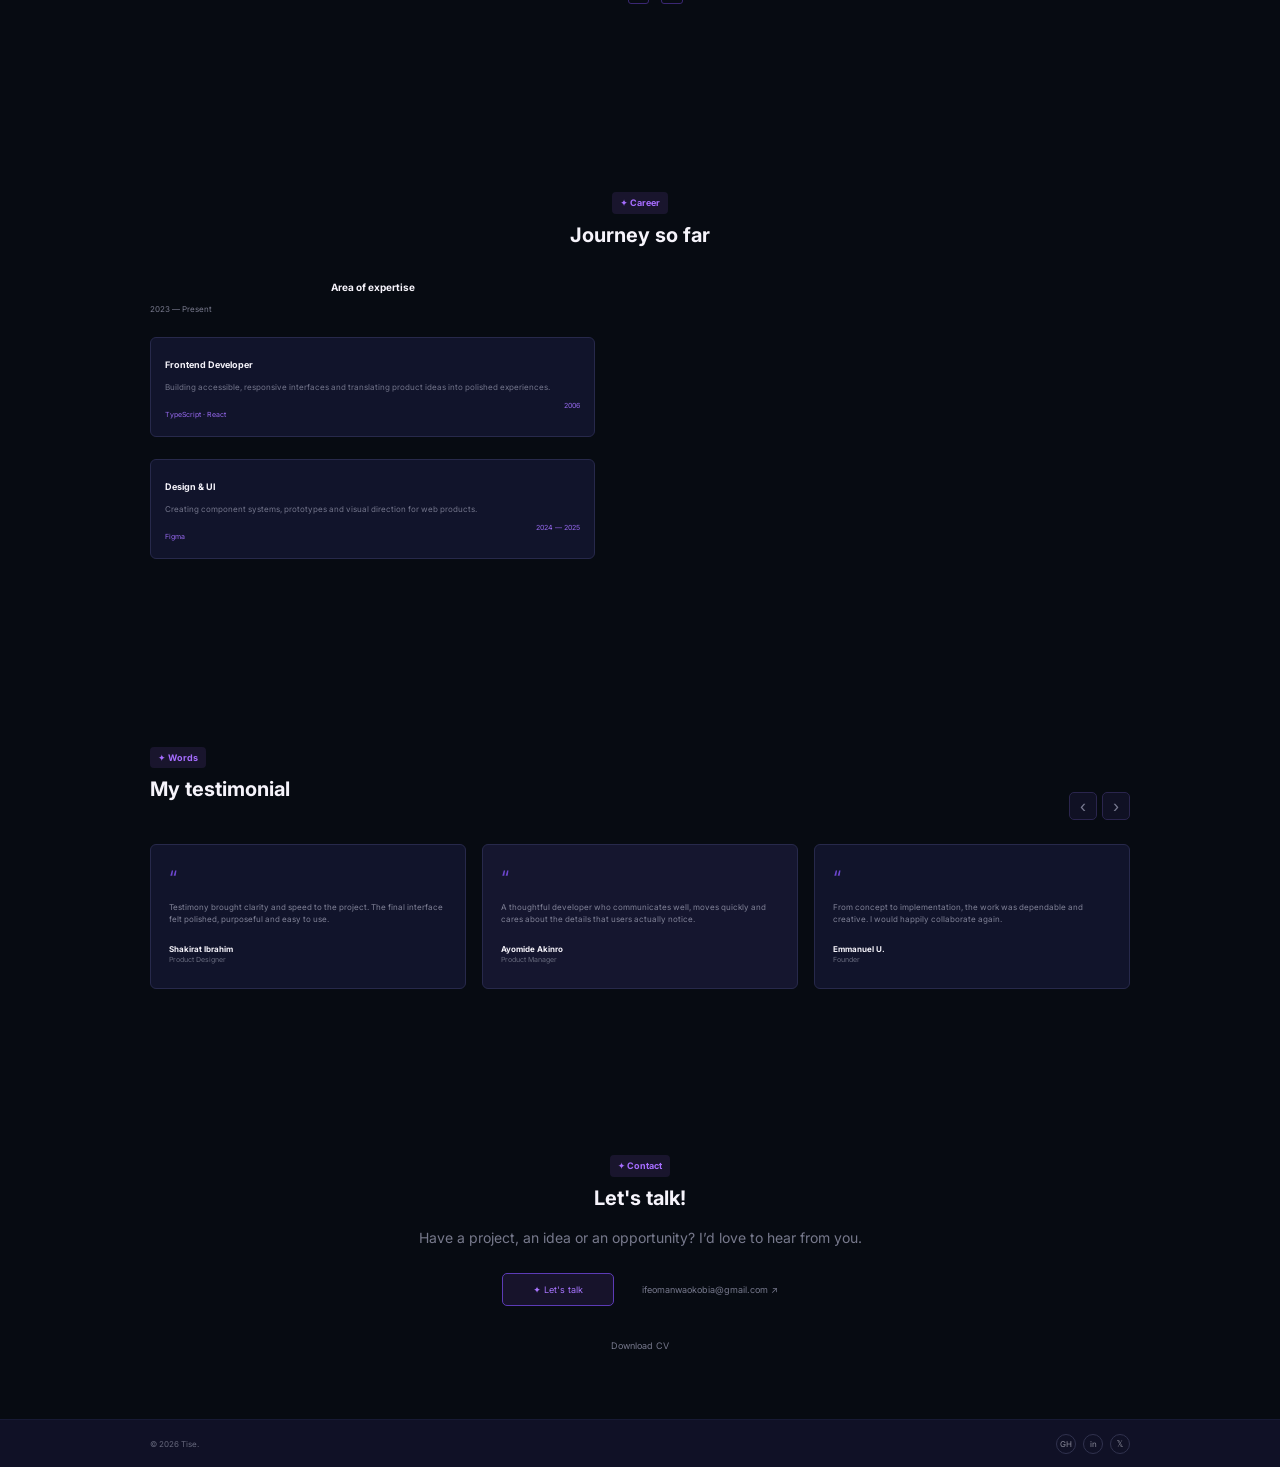
==== commit c7e7250d: "changes" ====
--- a/index.html
+++ b/index.html
@@ -90,10 +90,9 @@
             <!-- <div class="mock-title">Move.it</div> -->
             <div class="mock-lines"></div>
             <div class="mock-ui"><b><a style="text-decoration: none;" href="./nike/index.html"> Step into your
-                  style👟<br> click me</b><span>↗</span>
+                  style👟<br> click me</b><span>↗</span></a>
             </div>
 
-            </a>
           </div>
           <div class="tags"><span>garphics</span><span>javaScript</span></div>
         </article>
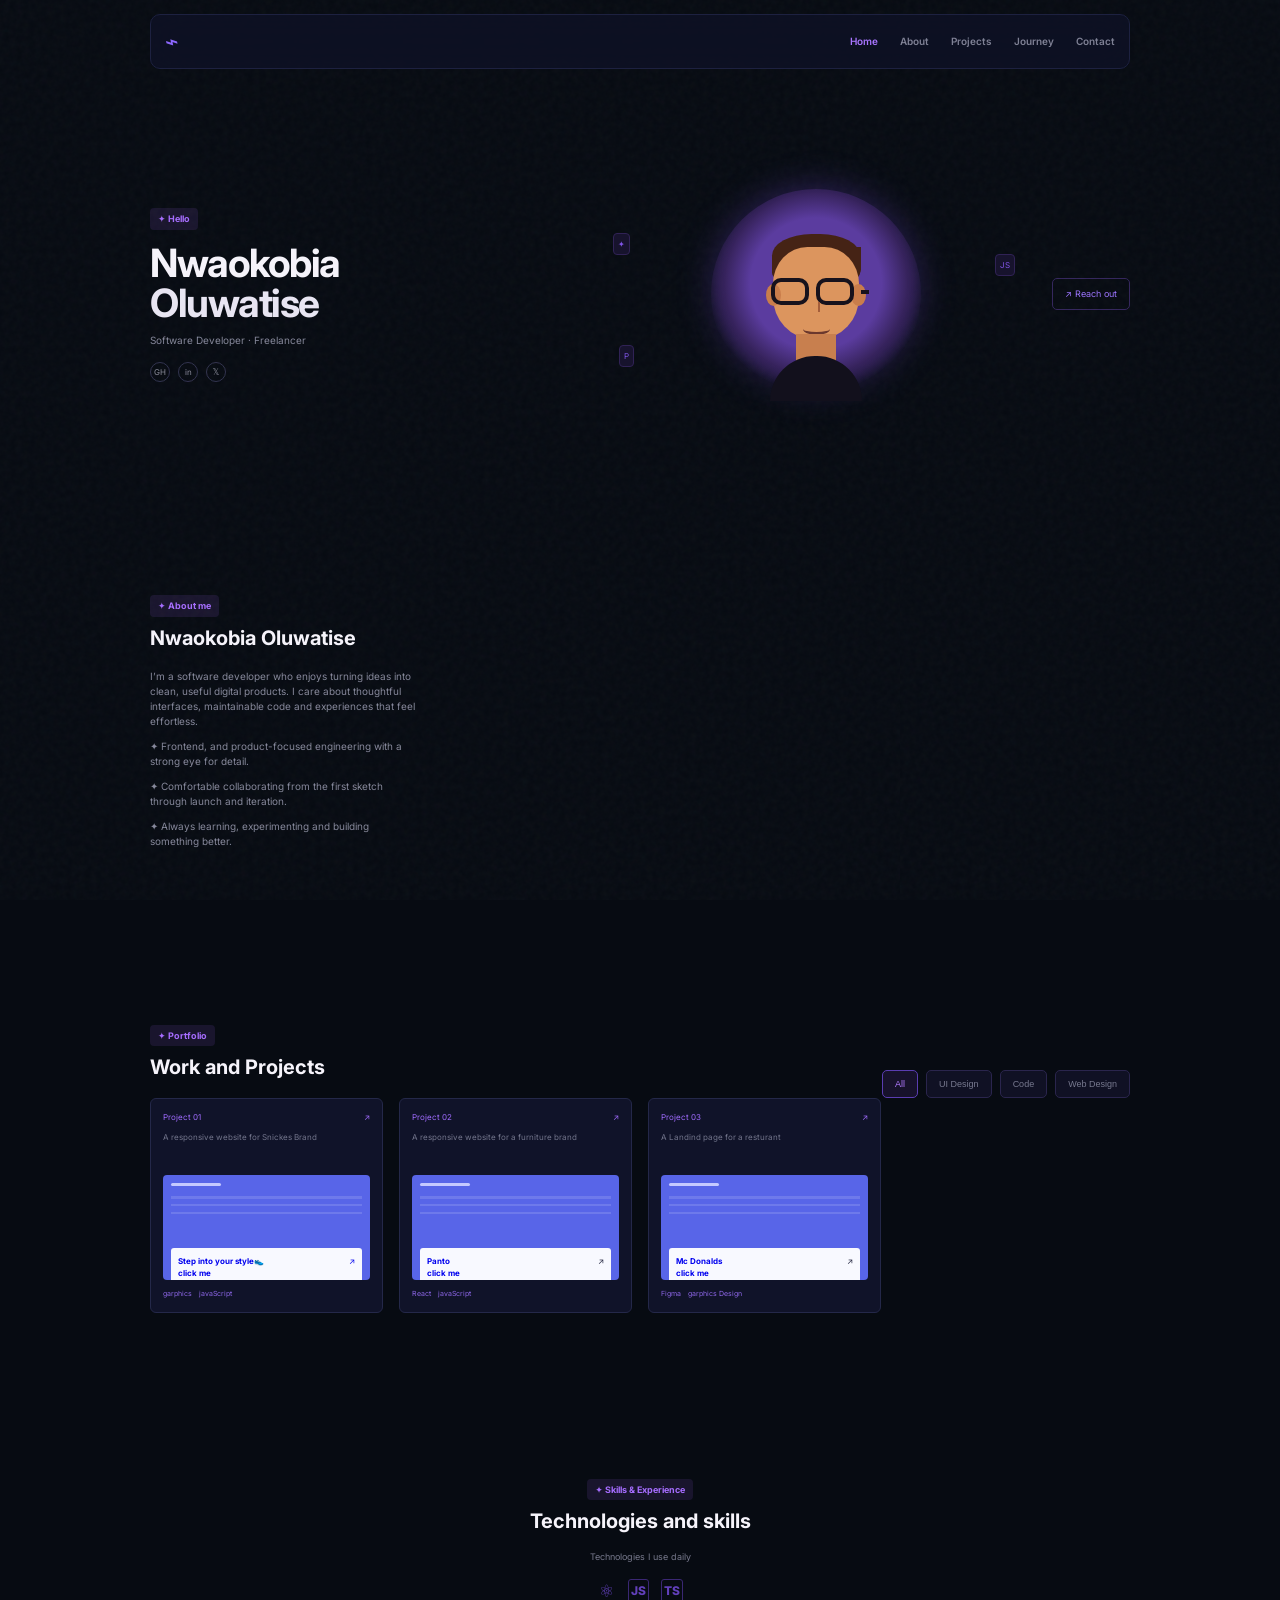
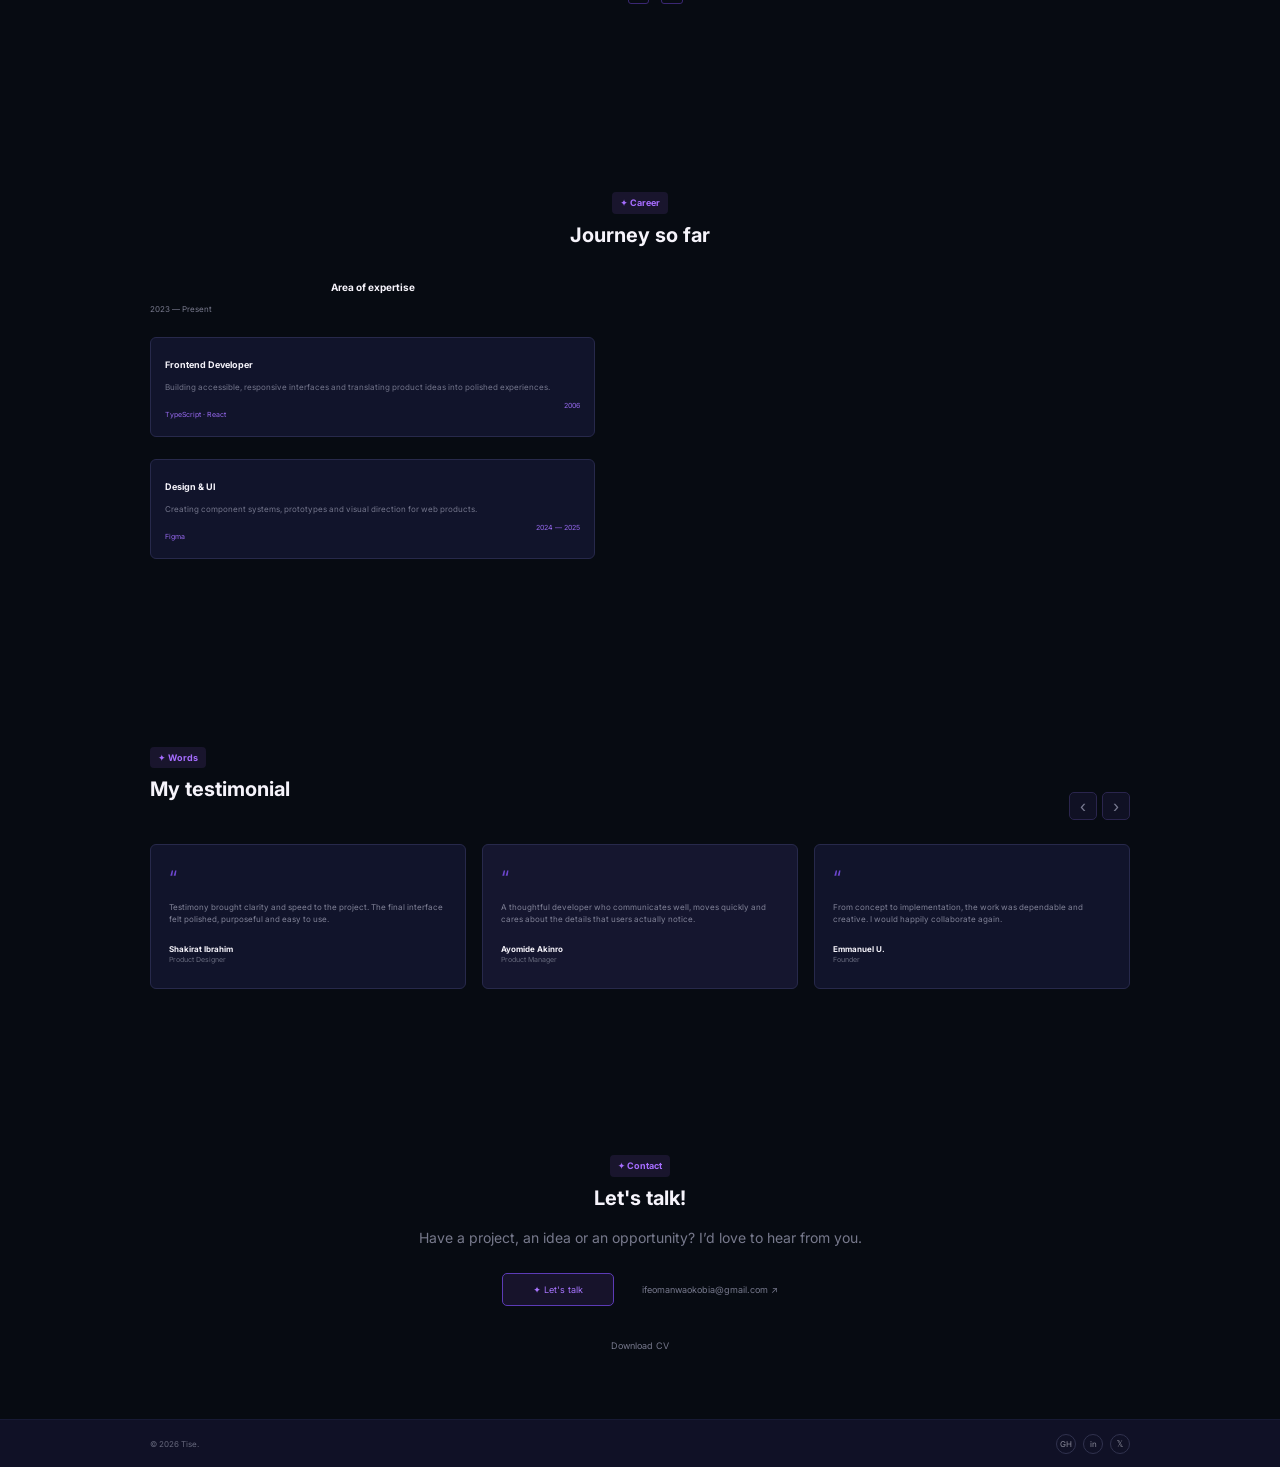
==== commit 54874e8f: "Removed old files" ====
--- a/index.html
+++ b/index.html
@@ -89,7 +89,7 @@
             <div class="mock-bar"></div>
             <!-- <div class="mock-title">Move.it</div> -->
             <div class="mock-lines"></div>
-            <div class="mock-ui"><b><a style="text-decoration: none;" href="./nike/index.html"> Step into your
+            <div class="mock-ui"><b><a style="text-decoration: none;" href="./Nike/index.html"> Step into your
                   style👟<br> click me</b><span>↗</span></a>
             </div>
 
@@ -98,24 +98,24 @@
         </article>
         <article class="project-card" data-category="code">
           <div class="project-top"><span>Project 02</span><span>↗</span></div>
-          <p>A landing page for a burger resturant</p>
+          <p>A responsive website for a furniture brand</p>
           <div class="mockup">
             <div class="mock-bar"></div>
             <div class="mock-title"></div>
             <div class="mock-lines"></div>
-            <div class="mock-ui"><b><a style="text-decoration: none;" href="./mc donalds/index.html">Landing Page
+            <div class="mock-ui"><b><a style="text-decoration: none;" href="./assignment10/assignment 10.html">Panto
                   <br>click me</a></b><span>↗</span></div>
           </div>
           <div class="tags"><span>React</span><span>javaScript</span></div>
         </article>
         <article class="project-card" data-category="design">
           <div class="project-top"><span>Project 03</span><span>↗</span></div>
-          <p>A responsive furniture website</p>
+          <p>A Landind page for a resturant</p>
           <div class="mockup">
             <div class="mock-bar"></div>
             <div class="mock-title"></div>
             <div class="mock-lines"></div>
-            <div class="mock-ui"><b><a style="text-decoration: none;" href="./furniture/index.html">Panto
+            <div class="mock-ui"><b><a style="text-decoration: none;" href="./mcDonald/index.html">Mc Donalds
                   <br>click me</a></b><span>↗</span></div>
           </div>
           <div class="tags"><span>Figma</span><span>garphics Design</span></div>
